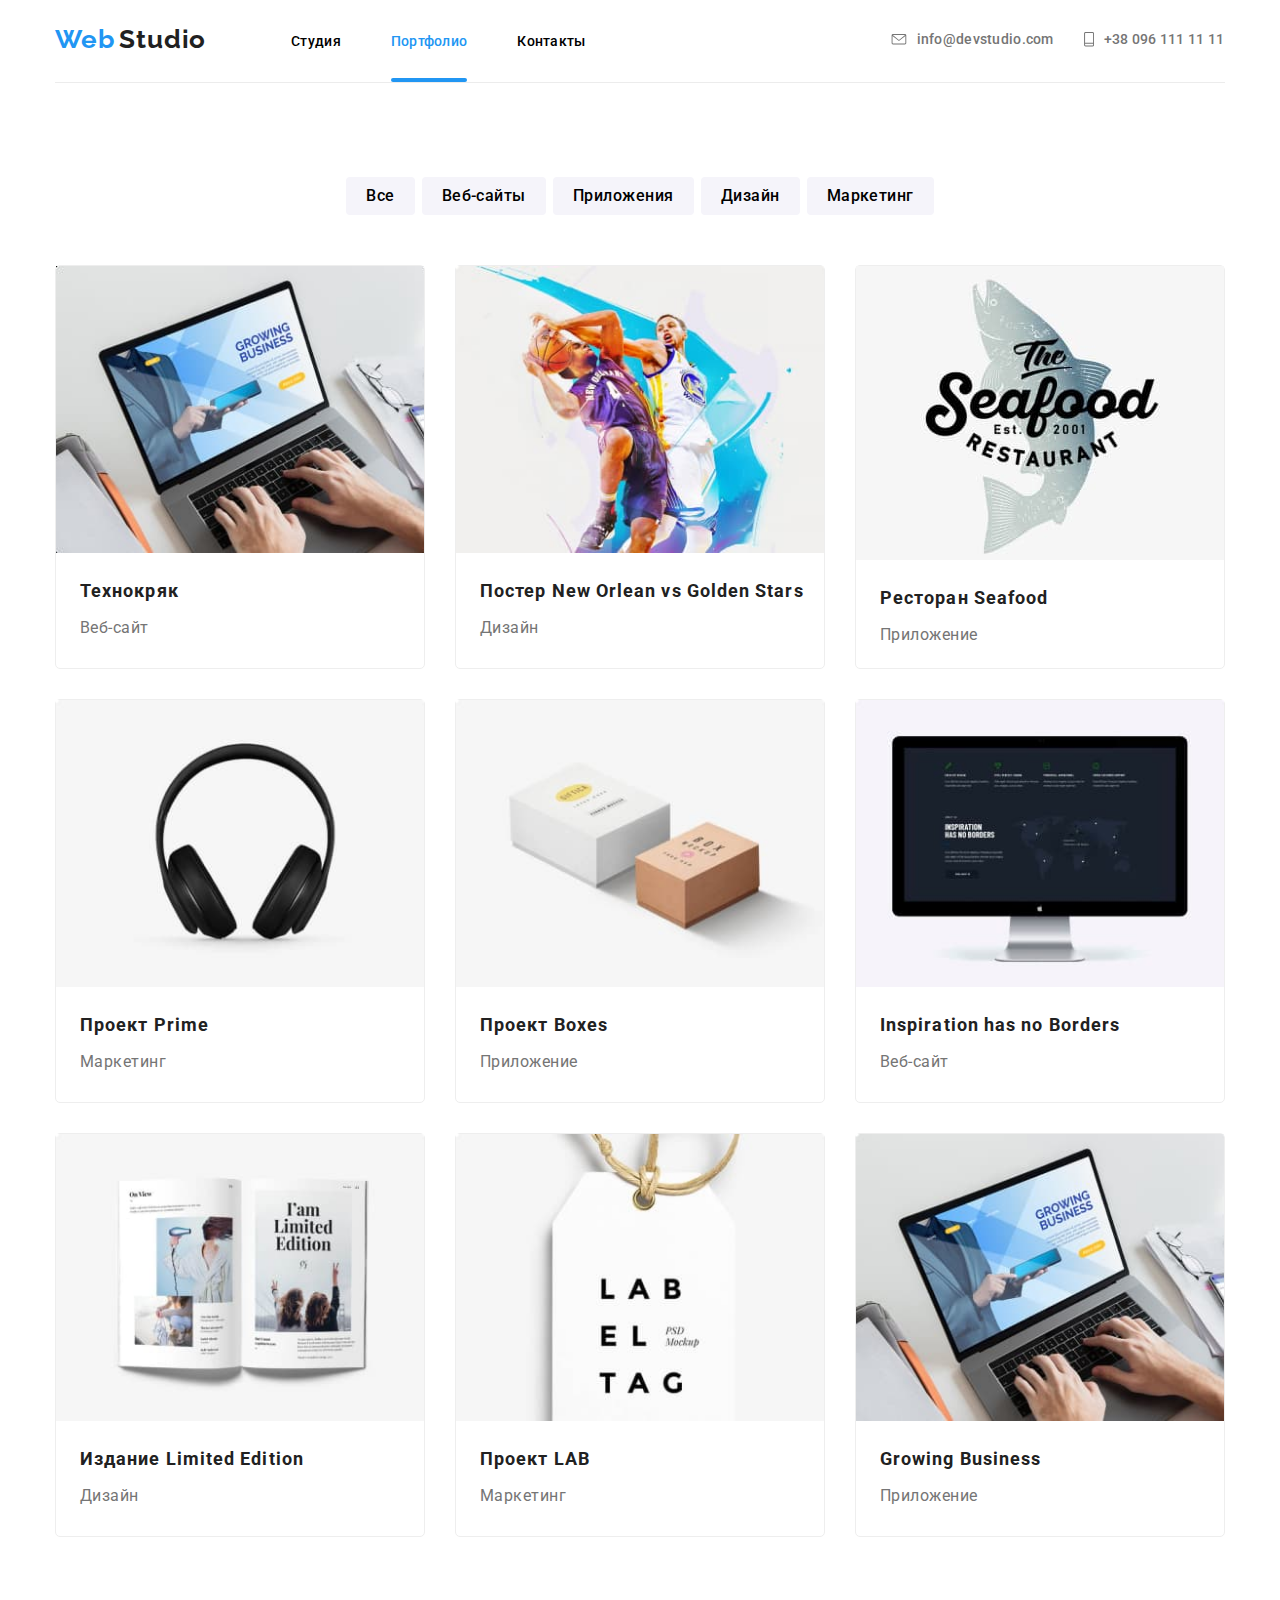
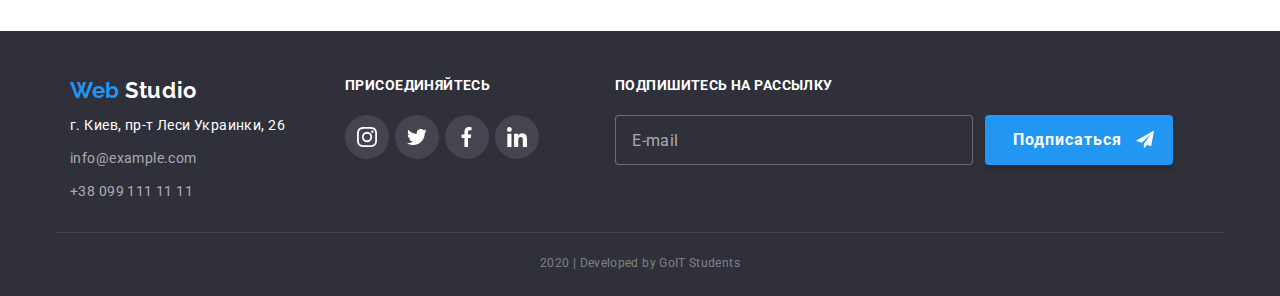
==== portfolio.html @ 61d15bd9 "клон" ====
<!DOCTYPE html>
<html lang="ru">
  <head>
    <title>Document</title>
    <link
      rel="stylesheet"
      href="https://cdnjs.cloudflare.com/ajax/libs/modern-normalize/0.6.0/modern-normalize.min.css"
    />
    <link rel="stylesheet" href="./css/portfolio.css" />
    <link
      href="https://fonts.googleapis.com/css2?family=Raleway:wght@400;500;700&family=Roboto:wght@400;500;700&display=swap"
      rel="stylesheet"
    />
    <style>
      a {
        text-decoration: none;
      }
    </style>
  </head>
  <body>
    <header>
      <div class="container">
        <div class="site-nav">
          <a class="logotype" href="">
            <span class="accent">Web</span>
            <span class="logo">Studio</span>
          </a>
          <nav>
            <ul class="main-navigation">
              <li class="nav1">
                <a href="./index.html">Студия</a>
              </li>
              <li class="nav1">
                <a class="link-current" href="./portfolio.html">Портфолио</a>
              </li>
              <li class="nav1"><a href="">Контакты</a></li>
            </ul>
          </nav>
          <ul class="mail">
            <li class="mail1">
              <a href="" class="icon-flex">
                <svg class="mail1-icon">
                  <use href="./svg/symbol-defs.svg#icon-envelopenew"></use>
                </svg>
                info@devstudio.com
              </a>
            </li>
            <li class="mail1">
              <a href="" class="icon-flex">
                <svg class="mail1-icon2">
                  <use href="./svg/symbol-defs.svg#icon-Vector"></use>
                </svg>
                +38 096 111 11 11</a>
            </li>
          </ul>
          </div>
    </header>
    <div class="container">
      <main>
        <section>
          <!-- <h1>Примеры работ</h1> -->
          <ul class="button-flex">
            <li class="button-element">
              <button type="button" class="button-element-button">Все</button>
            </li>
            <li class="button-element">
              <button type="button" class="button-element-button">
                Веб-сайты
              </button>
            </li>
            <li class="button-element">
              <button type="button" class="button-element-button">
                Приложения
              </button>
            </li>
            <li class="button-element">
              <button type="button" class="button-element-button">
                Дизайн
              </button>
            </li>
            <li class="button-element">
              <button type="button" class="button-element-button">
                Маркетинг
              </button>
            </li>
          </ul>
        </section>
        <section>
          <ul class="projects">
            <li class="projects-element">
              <div class="slide">
              <a href="">
                <img
                  class="examples"
                  src="./jpg/img1.jpg"
                  alt="Технокряк"
                  width="370px"
                />
                <!-- <p class="desc-for-header">
                Технокряк это современная площадка распространения
                коронавируса. Компании используют эту платформу для цифрового
                шпионажа и атак на защищённые сервера конкурентов.
                </p> -->
                </div>
                <h2 class="second-header">Технокряк</h2>
                <p class="filtrs">Веб-сайт</p>
              </a>
            </li>
            <li class="projects-element">
              <div class="slide">
              <a href="">
                <img
                  class="examples"
                  src="./jpg/img2.jpg"
                  alt="Постер"
                  width="370px"
                />
<!-- <p class="desc-for-header">
                Технокряк это современная площадка распространения
                коронавируса. Компании используют эту платформу для цифрового
                шпионажа и атак на защищённые сервера конкурентов.
                </p> -->
                </div>
                <h2 class="second-header">Постер New Orlean vs Golden Stars</h2>
                <p class="filtrs">Дизайн</p>
                <p class="desc-for-header"></p>
              </a>
            </li>
            <li class="projects-element">
              <div class="slide" >
              <a href="">
                <img
                  class="examples"
                  src="./jpg/img3.jpg"
                  alt="Ресторан"
                  width="370px"
                />
                <!-- <p class="desc-for-header"> Технокряк это современная площадка распространения коронавируса. Компании используют эту платформу для цифрового шпионажа и атак на защищённые сервера конкурентов.
                </p> -->
                </div>
                <h2 class="second-header">Ресторан Seafood</h2>
                <p class="filtrs">Приложение</p>
                <p class="desc-for-header"></p>
              </a>
            </li>
            <li class="projects-element">
              <div class="slide">
              <a href="">
                <img
                  class="examples"
                  src="./jpg/img4.jpg"
                  alt="Прайм"
                  width="370px"
                />
                <!-- <p class="desc-for-header">
                Технокряк это современная площадка распространения
                коронавируса. Компании используют эту платформу для цифрового
                шпионажа и атак на защищённые сервера конкурентов.
               </p> -->
                </div>
                <h2 class="second-header">Проект Prime</h2>
                <p class="filtrs">Маркетинг</p>
                <p class="desc-for-header"></p>
              </a>
            </li>
            <li class="projects-element">
              <div class="slide" >
              <a href="">
                <img
                  class="examples"
                  src="./jpg/img5.jpg"
                  alt="Проект"
                  width="370px"
                />
                <!-- <p class="desc-for-header">
                Технокряк это современная площадка распространения
                коронавируса. Компании используют эту платформу для цифрового
               шпионажа и атак на защищённые сервера конкурентов.
              </p> -->
                </div>
                <h2 class="second-header">Проект Boxes</h2>
                <p class="filtrs">Приложение</p>
                <p class="desc-for-header"></p>
              </a>
            </li>
            <li class="projects-element">
              <div class="slide" >
              <a href="">
                <img
                  class="examples"
                  src="./jpg/img6.jpg"
                  alt="Монитор"
                  width="370px"
                />
<!-- <p class="desc-for-header">
                Технокряк это современная площадка распространения
                коронавируса. Компании используют эту платформу для цифрового
               шпионажа и атак на защищённые сервера конкурентов.
              </p> -->
                </div>
                <h2 class="second-header">Inspiration has no Borders</h2>
                <p class="filtrs">Веб-сайт</p>
                <p class="desc-for-header"></p>
              </a>
            </li>
            <li class="projects-element">
              <div class="slide">
              <a  href="">
                <img
                  class="examples"
                  src="./jpg/img7.jpg"
                  alt="Издание"
                  width="370px"
                />
<!-- <p class="desc-for-header">
                Технокряк это современная площадка распространения
                коронавируса. Компании используют эту платформу для цифрового
               шпионажа и атак на защищённые сервера конкурентов.
              </p> -->
                </div>
                <h2 class="second-header">Издание Limited Edition</h2>
                <p class="filtrs">Дизайн</p>
                <p class="desc-for-header"></p>
              </a>
            </li>
            <li class="projects-element">
              <div class="slide" >
              <a href="">
                <img
                  class="examples"
                  src="./jpg/img8.jpg"
                  alt="ЛАБ"
                  width="370px"
                />
<!-- <p class="desc-for-header">
                Технокряк это современная площадка распространения
                коронавируса. Компании используют эту платформу для цифрового
               шпионажа и атак на защищённые сервера конкурентов.
              </p> -->
                </div>
                <h2 class="second-header">Проект LAB</h2>
                <p class="filtrs">Маркетинг</p>
                <p class="desc-for-header"></p>
              </a>
            </li>
            <li class="projects-element">
              <div class="slide">
              <a href="">
                <img
                  class="examples"
                  src="./jpg/img9.jpg"
                  alt="Рост"
                  width="370px"
                />
<!-- <p class="desc-for-header">
                Технокряк это современная площадка распространения
                коронавируса. Компании используют эту платформу для цифрового
               шпионажа и атак на защищённые сервера конкурентов.
              </p> -->
                </div>
                <h2 class="second-header">Growing Business</h2>
                <p class="filtrs">Приложение</p>
                <p></p>
              </a>
            </li>
          </ul>
        </section>
      </main>
    </div>
    <footer class="footer-class">
      <div class="container">
        <div class="flex-footer">
          <div class="footer-element">
            <a href="">
              <span class="accent2">Web</span> <span class="logo2">Studio</span>
            </a>
            <address>
              <p class="adress-footer">г. Киев, пр-т Леси Украинки, 26</p>
              <p class="mail-footer">info@example.com</p>
              <p class="number-footer">+38 099 111 11 11</p>
            </address>
          </div>
          <div class="footer-element">
            <h3 class="join">присоединяйтесь</h3>
            <ul class="social-icon-footer">
              <li class="social-element">
                <a href="" class="social-element-url">
                  <svg class="icon-footer2">
                    <use href="./svg/symbol-defs.svg#icon-finst"></use>
                  </svg>
                </a>
              </li>
              <li class="social-element">
                <a href="" class="social-element-url">
                  <svg class="icon-footer2">
                    <use href="./svg/symbol-defs.svg#icon-ftw"></use>
                  </svg>
                </a>
              </li>
              <li class="social-element">
                <a href="" class="social-element-url">
                  <svg class="icon-footer2">
                    <use href="./svg/symbol-defs.svg#icon-ffac"></use>
                  </svg>
                </a>
              </li>
              <li class="social-element">
                <a href="" class="social-element-url">
                  <svg class="icon-footer2">
                    <use href="./svg/symbol-defs.svg#icon-flink"></use>
                  </svg>
                </a>
              </li>
            </ul>
          </div>
          <div class="footer-element2">
            <section class="sub">
              <h3 class="sub-header">
                Подпишитесь на рассылку
              </h3>
              <form class="form-footer">
                <input type="email" name="mail" id="mail-footer" placeholder="E-mail" class="input-footer" autocomplete="off" />
                <button type="submit" class="submit-footer">Подписаться <svg class="footer-svg-send">
                    <use href="./svg/symbol-defs.svg#icon-icon-send"></use>
                  </svg></button>
                </div>
              </form>
          </section>
        </div>
      </div>
      <p class="developed"> 2020 | Developed by GoIT Students </p>
      </div>
    </footer>
  </body>
</html>
---- css/portfolio.css ----
html {
  box-sizing: border-box;
}

*,
*::before,
*::after {
  margin: 0;
  padding: 0;
  box-sizing: inherit;
}

:root {
  --primary-text-color: 212121;
  --secondary-text-color: #757575;
  --less-white-color: #ffffff;
  --background-grey-color: #f5f4fa;
  font-family: "Roboto", sans-serif;
  font-family: "Raleway", sans-serif;
}

a {
  text-decoration: none;
  margin: 0px;
  padding: 0px;
}

li {
  list-style-type: none;
  margin: 0px;
  padding: 0px;
}

.container {
  width: 1200px;
  padding-left: 15px;
  padding-right: 15px;
  margin-left: auto;
  margin-right: auto;
}

.site-nav {
  display: flex;
  /* margin-left: 200px; */
  /* margin-right: 200px; */
}

.logotype {
  display: block;
  padding-top: 24px;
  padding-bottom: 25px;
}

.main-navigation {
  display: flex;
  margin-left: 85px;
}

.main-navigation .nav1 + .nav1 {
  margin-left: 50px;
}

.mail {
  display: flex;
  padding-top: 32px;
  padding-bottom: 32px;
  margin-left: 305px;
}

.mail .mail1 + .mail1 {
  margin-left: 30px;
}

.accent {
  color: #2196f3;
  font-family: Raleway;
  font-style: normal;
  font-weight: bold;
  font-size: 26px;
  line-height: 1.19;
  letter-spacing: 0.03em;
}

.logo {
  color: #212121;
  font-family: Raleway;
  font-style: normal;
  font-weight: bold;
  font-size: 26px;
  line-height: 1.19;
  letter-spacing: 0.03em;
}

.main-navigation li a {
  color: var(--primary-text-color);
  font-family: Roboto;
  font-style: normal;
  font-weight: 500;
  font-size: 14px;
  line-height: 1.14;
  letter-spacing: 0.02em;
}

.nav1:hover,
.nav1:focus {
  color: #2196f3;
}

.nav1 {
  padding-top: 32px;
  padding-bottom: 32px;
  transition-property: color;
  transition-duration: 250ms;
  transition-timing-function: cubic-bezier(0.4, 0, 0.2, 1);
  position: relative;
}

.link-current:hover {
  color: #2196f3;
}

.link-current {
  color: #2196f3;
}

.link-current::after {
  content: "";
  display: block;
  width: 100%;
  height: 4px;
  background: #2196f3;
  border-radius: 2px;
  position: absolute;
  left: 0;
  bottom: 0;
}

.main-navigation .link-current {
  color: #2196f3;
}

.mail li a {
  color: var(--secondary-text-color);
  font-family: Roboto;
  font-style: normal;
  font-weight: 500;
  font-size: 14px;
  line-height: 1.14;
  letter-spacing: 0.02em;
  transition-property: color;
  transition-duration: 250ms;
  transition-timing-function: cubic-bezier(0.4, 0, 0.2, 1);
}

/* .mail li a:hover,
.mail li a:focus {
  color: #2196f3;
} */

.mail1-icon {
  width: 16px;
  height: 11px;
  margin-right: 10px;
  fill: #757575;
  transition-property: fill;
  transition-duration: 250ms;
  transition-timing-function: cubic-bezier(0.4, 0, 0.2, 1);
}

/* .mail1-icon:hover,
.mail1-icon:focus {
  fill: #2196f3;
} */

.mail1-icon2 {
  width: 10px;
  height: 15px;
  margin-right: 10px;
  fill: #757575;
  transition-property: fill;
  transition-duration: 250ms;
  transition-timing-function: cubic-bezier(0.4, 0, 0.2, 1);
}

/* .mail1-icon2:hover,
.mail1-icon2:focus {
  fill: #2196f3;
} */

.icon-flex:hover,
.icon-flex:focus {
  fill: #2196f3;
  color: #2196f3;
}

.mail1-icon {
  fill: currentColor;
}

.mail1-icon2 {
  fill: currentColor;
}

.icon-flex {
  display: flex;
  align-items: center;
  transition-property: fill;
  transition-duration: 250ms;
  transition-timing-function: cubic-bezier(0.4, 0, 0.2, 1);
}

.button-flex {
  display: flex;
  justify-content: center;
  padding-top: 94px;
  padding-bottom: 50px;
  border-top: 1px solid #ececec;
}

.button-flex .button-element + .button-element {
  margin-left: 7px;
  padding-bottom: 0px;
  padding-top: 0px;
  padding-right: 0px;
  padding-left: 0px;
}

.button-element {
  /* font-family: Roboto;
  font-style: normal;
  font-weight: 500;
  font-size: 16px;
  line-height: 1.63;
  text-align: center;
  letter-spacing: 0.03em;

  color: #212121;

  width: auto;
  height: 26px;
  padding-top: 6px;
  padding-bottom: 6px;
  padding-right: 20px;
  padding-left: 20px;
  */
  /* 
  background: #f5f4fa;
  border-radius: 4px; */
}

/* .button-element-button:hover,
.button-element-button:focus {
  color: #2196f3;
} */

.button-element-button:hover,
.button-element-button:focus {
  background-color: #2196f3;
  color: #ffff;
  cursor: pointer;
}

.examples {
  display: block;
}

.button-element-button {
  background: #f5f4fa;
  border-radius: 4px;
  border: transparent;
  padding-top: 6px;
  padding-bottom: 6px;
  padding-right: 20px;
  padding-left: 20px;
  font-family: Roboto;
  font-style: normal;
  font-weight: 500;
  font-size: 16px;
  line-height: 1.63;
  text-align: center;
  letter-spacing: 0.03em;
  transition-property: color, background-color;
  transition-duration: 250ms;
  transition-timing-function: cubic-bezier(0.4, 0, 0.2, 1);
}

.second-header {
  font-family: Roboto;
  font-style: normal;
  font-weight: bold;
  font-size: 18px;
  line-height: 2;
  letter-spacing: 0.06em;
  color: #212121;
  margin-top: 20px;
  margin-bottom: 4px;
  padding: 0px;
  margin-left: 24px;
}

.filtrs {
  font-family: Roboto;
  font-style: normal;
  font-weight: normal;
  font-size: 16px;
  line-height: 1.87;
  letter-spacing: 0.03em;
  color: #757575;
  /* margin-bottom: 20px; */
  margin-left: 24px;
}

.desc-for-header {
  font-family: Roboto;
  font-style: normal;
  font-weight: normal;
  font-size: 18px;
  line-height: 1.56;
  letter-spacing: 0.03em;
  color: #ffffff;
}

.projects {
  display: flex;
  flex-wrap: wrap;
  justify-content: space-between;
  padding-bottom: 94px;
}

.projects-element:nth-child(3n + 1) {
  margin-left: 0px;
}

.projects-element:nth-child(-n + 3) {
  margin-top: 0px;
}

.projects-element {
  margin-left: 30px;
  margin-top: 30px;
  background: #ffffff;
  border: 1px solid #eeeeee;
  border-radius: 5px;
  padding-bottom: 20px;
  transition-property: box-shadow;
  transition-duration: 250ms;
  transition-timing-function: cubic-bezier(0.4, 0, 0.2, 1);
}

.projects-element:hover,
.projects-element:focus {
  box-shadow: 1px 4px 6px rgba(0, 0, 0, 0.16), 0px 4px 4px rgba(0, 0, 0, 0.06),
    0px 1px 1px rgba(0, 0, 0, 0.12);
}

.projects-element {
  display: inline-block;
  width: 370px;
  height: 404px;
}

.slide::after {
  content: "Технокряк это современная площадка распространения коронавируса. Компании используют эту платформу для цифрового шпионажа и атак на защищённые сервера конкурентов.";
  position: absolute;
  width: 100%;
  height: 100%;
  left: 0;
  top: 0;
  display: inline-block;
  background-color: rgba(33, 150, 243, 0.9);
  opacity: 0;

  font-family: Roboto;
  font-style: normal;
  font-weight: normal;
  font-size: 18px;
  line-height: 1.56;
  letter-spacing: 0.03em;
  color: #ffffff;
  padding-top: 63px;
  padding-bottom: 63px;
  padding-left: 24px;
  padding-right: 24px;

  transition-property: opacity, transform;
  transition-duration: 250ms;
  transition-timing-function: cubic-bezier(0.4, 0, 0.2, 1);

  transform: translateY(100%);
}

.slide {
  position: relative;
  overflow: hidden;
}

.slide:hover::after {
  opacity: 1;
  transform: translateY(0);
  cursor: pointer;
}

.flex-footer {
  display: flex;
  padding-top: 47px;
  padding-bottom: 28px;
  padding-left: 15px;
  padding-right: 15px;
  border-bottom: 1px solid rgba(255, 255, 255, 0.1);
}

.flex-footer .footer-element + .footer-element {
  margin-left: 60px;
}

.social-icon-footer {
  display: flex;
  flex-wrap: wrap;
}

.social-icon-footer .social-element {
  height: 20px;
  width: 20px;
}

.social-icon-footer .social-element + .social-element {
  margin-left: 30px;
}

.social-element-url {
  width: 44px;
  height: 44px;
  border-radius: 50px;
  display: flex;
  justify-content: center;
  align-items: center;
  background-color: rgba(255, 255, 255, 0.1);
  transition-property: background-color;
  transition-duration: 250ms;
  transition-timing-function: cubic-bezier(0.4, 0, 0.2, 1);
}

.social-element-url:hover,
.social-element-url:focus {
  background-color: #2196f3;
}

.logo2 {
  color: var(--less-white-color);
  font-family: Raleway;
  font-style: normal;
  font-weight: bold;
  font-size: 22px;
  line-height: 1.18;
  letter-spacing: 0.03em;
}

.accent2 {
  color: #2196f3;
  font-family: Raleway;
  font-style: normal;
  font-weight: bold;
  font-size: 22px;
  line-height: 1.18;
  letter-spacing: 0.03em;
}

.footer-class {
  background-color: #2f303a;
}
.logo2 {
  color: var(--less-white-color);
}
.adress-footer {
  color: var(--less-white-color);
  font-family: Roboto;
  font-style: normal;
  font-weight: normal;
  font-size: 14px;
  line-height: 1.71;
  letter-spacing: 0.03em;
  margin-top: 10px;
}
.mail-footer {
  color: rgba(255, 255, 255, 0.6);
  font-family: Roboto;
  font-style: normal;
  font-weight: normal;
  font-size: 14px;
  line-height: 1.71;
  letter-spacing: 0.03em;
  margin-top: 9px;
}

.number-footer {
  color: rgba(255, 255, 255, 0.6);
  font-family: Roboto;
  font-style: normal;
  font-weight: normal;
  font-size: 14px;
  line-height: 1.71;
  letter-spacing: 0.03em;
  margin-top: 9px;
}

.icon-footer2 {
  width: 20px;
  height: 20px;
}

.join {
  color: var(--less-white-color);
  font-family: Roboto;
  font-style: normal;
  font-weight: bold;
  font-size: 14px;
  line-height: 1.14;
  letter-spacing: 0.03em;
  text-transform: uppercase;
  margin-bottom: 21px;
}

.developed {
  font-family: Roboto;
  font-style: normal;
  font-weight: normal;
  font-size: 12px;
  line-height: 2;
  letter-spacing: 0.03em;
  color: rgba(255, 255, 255, 0.4);

  display: block;
  text-align: center;
  padding-top: 18px;
  padding-bottom: 21px;
  align-items: center;
}

.sub-header {
  color: var(--less-white-color);
  font-family: Roboto;
  font-style: normal;
  font-weight: bold;
  font-size: 14px;
  line-height: 1.14;
  letter-spacing: 0.03em;
  text-transform: uppercase;
  margin-bottom: 21px;
}

.footer-element2 {
  margin-left: 100px;
}

.footer-svg-send {
  position: relative;
  width: 18px;
  height: 18px;
  bottom: 0;
  transform: translate(50%, 20%);
}

.form-footer {
  display: flex;
}

.submit-footer {
  position: absolute;
  background-color: #2196f3;
  padding-top: 10px;
  padding-bottom: 10px;
  padding-left: 28px;
  padding-right: 28px;

  font-family: Roboto;
  font-style: normal;
  font-weight: bold;
  font-size: 16px;
  line-height: 30px;
  align-items: center;
  text-align: center;
  letter-spacing: 0.06em;
  color: #ffffff;

  margin-left: 12px;
  border-radius: 4px;
  box-shadow: 0px 4px 4px rgba(0, 0, 0, 0.15);

  position: relative;
  cursor: pointer;
  border: none;
}

/* .label-footer {
  position: relative;
  font-family: Roboto;
  font-style: normal;
  font-weight: normal;
  font-size: 16px;
  line-height: 20px;
  letter-spacing: 0.03em;
  color: rgba(255, 255, 255, 0.6);
} */

.input-footer {
  background-color: #2f303a;
  border: 1px solid rgba(255, 255, 255, 0.3);
  width: 358px;
  height: 50px;
  padding-left: 16px;
  border-radius: 4px;
  color: rgba(255, 255, 255, 0.6);
}

::-webkit-input-placeholder {
  font-family: Roboto;
  font-style: normal;
  font-weight: normal;
  font-size: 16px;
  line-height: 20px;
  letter-spacing: 0.03em;
  color: rgba(255, 255, 255, 0.6);
}
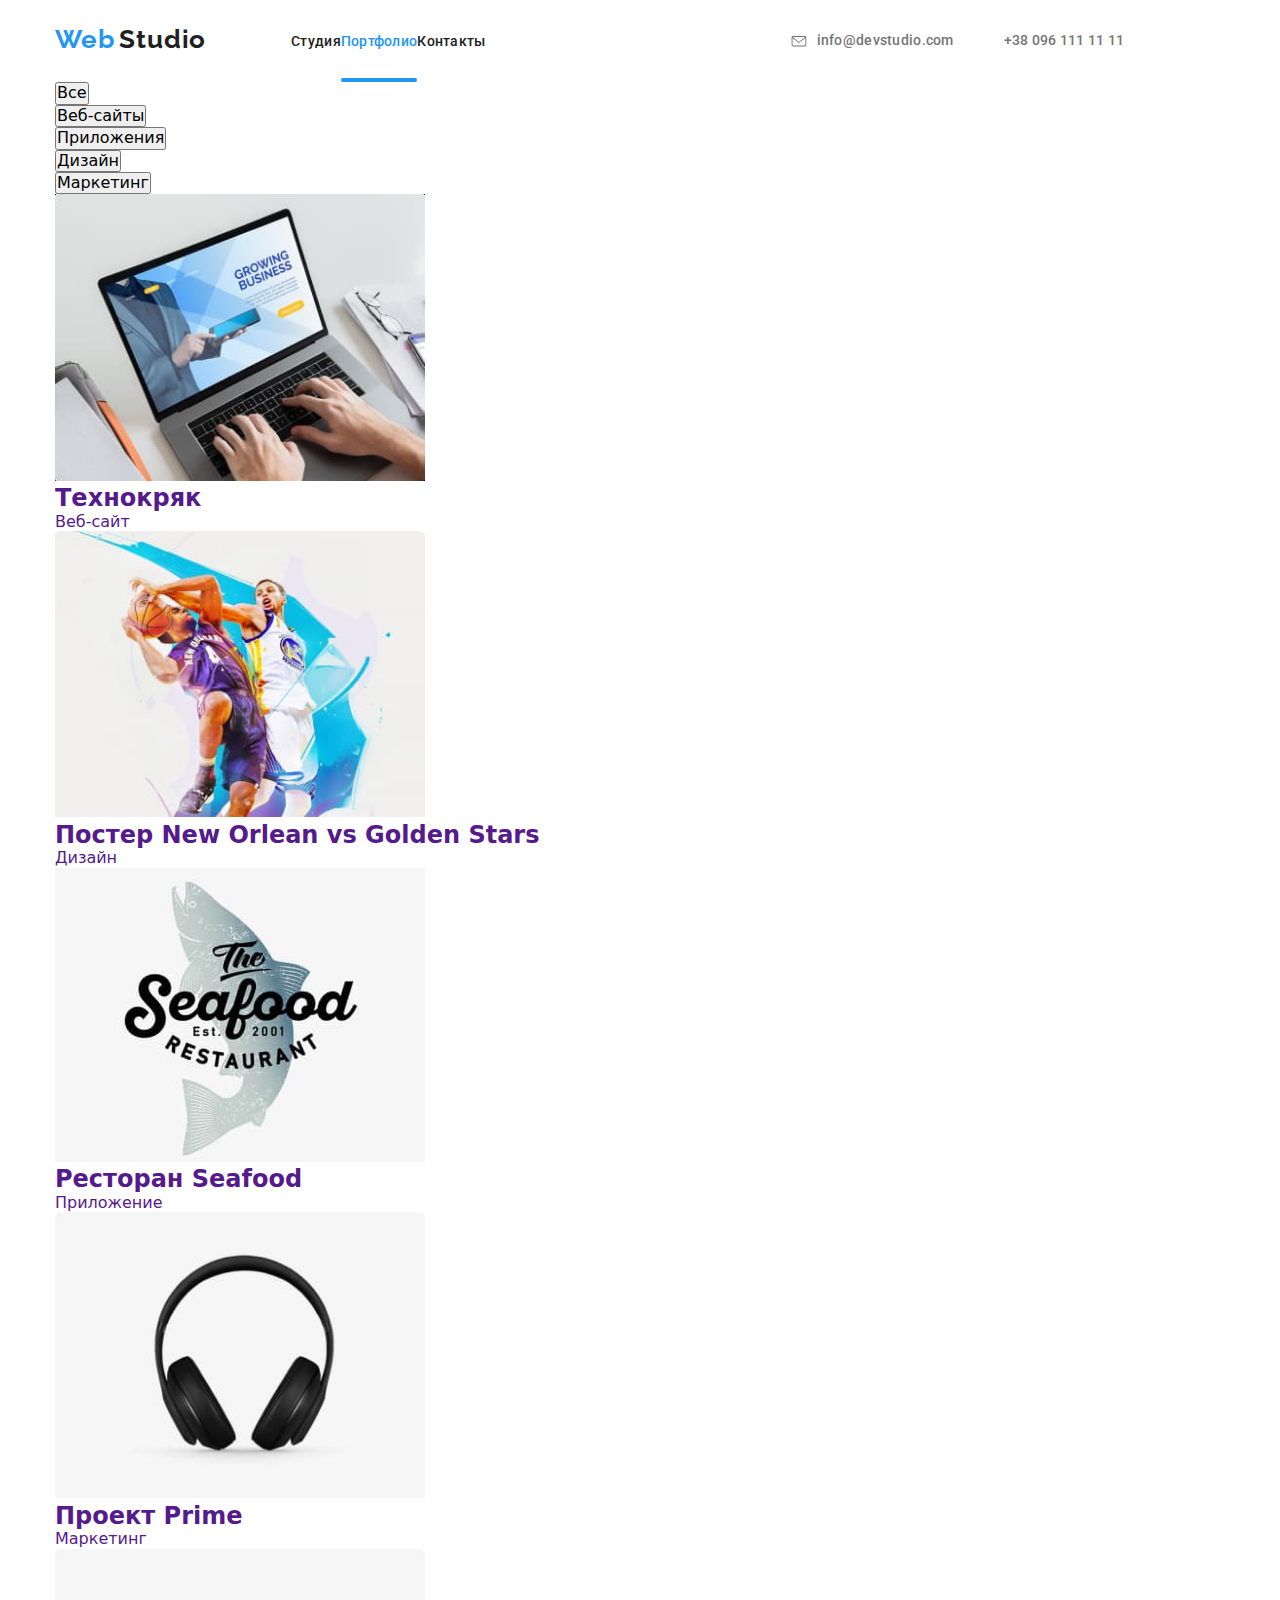
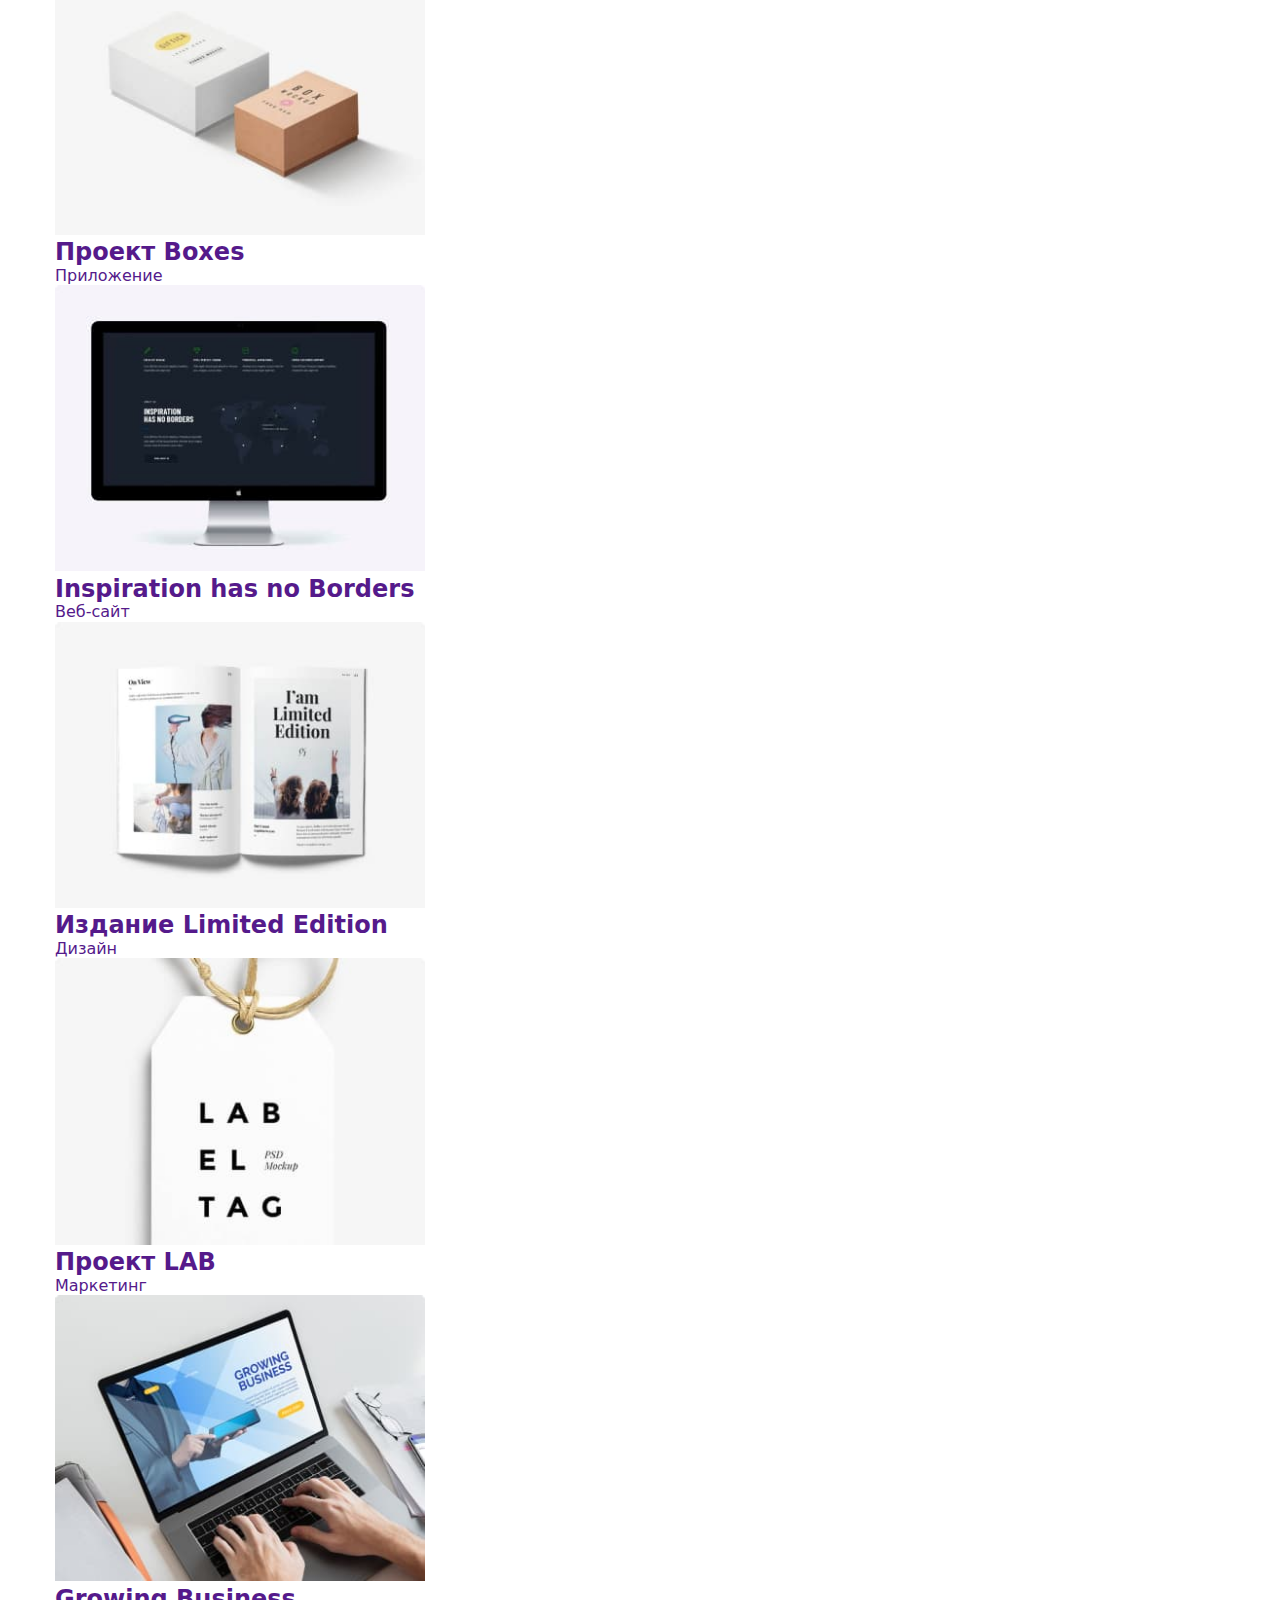
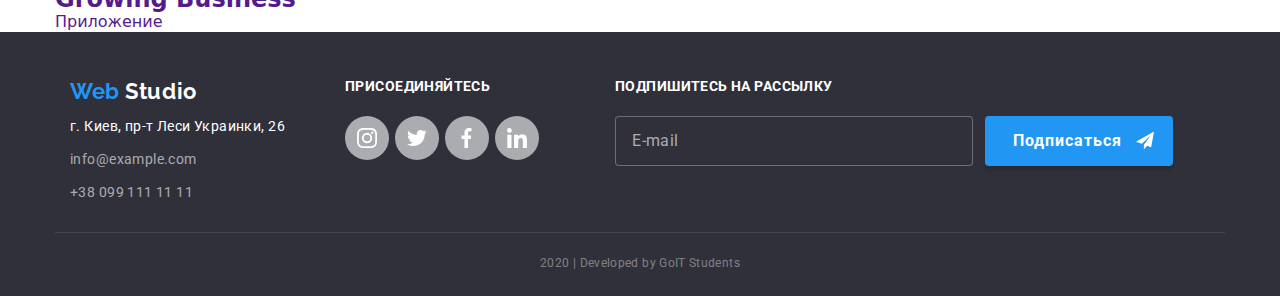
==== commit 01fe7325: "первая страница" ====
--- a/portfolio.html
+++ b/portfolio.html
@@ -6,7 +6,7 @@
       rel="stylesheet"
       href="https://cdnjs.cloudflare.com/ajax/libs/modern-normalize/0.6.0/modern-normalize.min.css"
     />
-    <link rel="stylesheet" href="./css/portfolio.css" />
+    <link rel="stylesheet" href="./css/main.min.css" />
     <link
       href="https://fonts.googleapis.com/css2?family=Raleway:wght@400;500;700&family=Roboto:wght@400;500;700&display=swap"
       rel="stylesheet"
@@ -22,18 +22,18 @@
       <div class="container">
         <div class="site-nav">
           <a class="logotype" href="">
-            <span class="accent">Web</span>
-            <span class="logo">Studio</span>
+            <span class="accent-text">Web</span>
+            <span class="regular-text">Studio</span>
           </a>
           <nav>
             <ul class="main-navigation">
               <li class="nav1">
-                <a href="./index.html">Студия</a>
+                <a class="nav1-url" href="./index.html">Студия</a>
               </li>
               <li class="nav1">
                 <a class="link-current" href="./portfolio.html">Портфолио</a>
               </li>
-              <li class="nav1"><a href="">Контакты</a></li>
+              <li class="nav1"><a class="nav1-url" href="">Контакты</a></li>
             </ul>
           </nav>
           <ul class="mail">
--- a/css/main.min.css
+++ b/css/main.min.css
@@ -0,0 +1,2 @@
+html{-webkit-box-sizing:border-box;box-sizing:border-box}*,*::before,*::after{margin:0;padding:0;-webkit-box-sizing:inherit;box-sizing:inherit}a{text-decoration:none;margin:0px;padding:0px}li{list-style-type:none;margin:0px;padding:0px}.container{width:1200px;padding-left:15px;padding-right:15px;margin-left:auto;margin-right:auto}.site-nav{display:-webkit-box;display:-ms-flexbox;display:flex}.logotype{display:block;padding-top:24px;padding-bottom:25px}.accent-text,.regular-text{font-family:"Raleway",sans-serif;font-style:normal;font-weight:bold;font-size:26px;line-height:1.19;letter-spacing:0.03em}.accent-text{color:#2196f3}.regular-text{color:#212121}.main-navigation{display:-webkit-box;display:-ms-flexbox;display:flex;margin-left:85px}.main-navigation li a{color:#212121;font-family:"Roboto",sans-serif;font-style:normal;font-weight:500;font-size:14px;line-height:1.14;letter-spacing:0.02em}.nav1{padding-top:32px;padding-bottom:32px;-webkit-transition-property:color;transition-property:color;-webkit-transition-duration:250ms;transition-duration:250ms;-webkit-transition-timing-function:cubic-bezier(0.4, 0, 0.2, 1);transition-timing-function:cubic-bezier(0.4, 0, 0.2, 1);position:relative}.nav1-url:hover,.nav1-url:focus{color:#2196f3}.main-navigation .nav1-url+.nav1-url{margin-left:50px}.link-current{color:#2196f3}.link-current::after{content:"";display:block;width:100%;height:4px;background:#2196f3;border-radius:2px;position:absolute;left:0;bottom:0}.link-current:hover,.link-current:focus{color:#2196f3}.main-navigation .link-current{color:#2196f3}.mail{display:-webkit-box;display:-ms-flexbox;display:flex;-webkit-box-align:center;-ms-flex-align:center;align-items:center;padding-top:32px;padding-bottom:32px;margin-left:305px}.mail .mail1+.mail1{margin-left:30px}.icon-flex{display:-webkit-box;display:-ms-flexbox;display:flex;-webkit-box-align:center;-ms-flex-align:center;align-items:center;-webkit-transition-property:fill;transition-property:fill;-webkit-transition-duration:250ms;transition-duration:250ms;-webkit-transition-timing-function:cubic-bezier(0.4, 0, 0.2, 1);transition-timing-function:cubic-bezier(0.4, 0, 0.2, 1)}.icon-flex:hover,.icon-flex:focus{fill:#2196f3;color:#2196f3}.mail li a{color:#757575;font-family:"Roboto",sans-serif;font-style:normal;font-weight:500;font-size:14px;line-height:1.14;letter-spacing:0.02em;-webkit-transition-property:color;transition-property:color;-webkit-transition-duration:250ms;transition-duration:250ms;-webkit-transition-timing-function:cubic-bezier(0.4, 0, 0.2, 1);transition-timing-function:cubic-bezier(0.4, 0, 0.2, 1)}.mail1-icon,.mail1-icon2{margin-right:10px;fill:#757575;-webkit-transition-property:fill;transition-property:fill;-webkit-transition-duration:250ms;transition-duration:250ms;-webkit-transition-timing-function:cubic-bezier(0.4, 0, 0.2, 1);transition-timing-function:cubic-bezier(0.4, 0, 0.2, 1);fill:currentColor}.mail1-icon{width:16px;height:11px}.mail1-icon2{width:10px;height:15px}.hero{color:#fff;font-family:"Roboto",sans-serif;font-style:normal;font-weight:900;font-size:44px;line-height:1.36;letter-spacing:0.06em;text-transform:uppercase;width:646px}.hero-order{padding-top:200px;margin:auto;text-align:center;-webkit-box-align:center;-ms-flex-align:center;align-items:center;display:-webkit-box;display:-ms-flexbox;display:flex;-webkit-box-orient:vertical;-webkit-box-direction:normal;-ms-flex-direction:column;flex-direction:column;background-position:center;background-repeat:no-repeat;background-size:cover;height:600px;max-width:1600px;background-image:-webkit-gradient(linear, left top, right top, from(rgba(47,48,58,0.8)), to(rgba(47,48,58,0.8))),url(../jpg/hero.jpg);background-image:linear-gradient(to right, rgba(47,48,58,0.8), rgba(47,48,58,0.8)),url(../jpg/hero.jpg)}.order-service{color:#fff;background-color:#2196f3;font-family:"Roboto",sans-serif;font-style:normal;font-weight:bold;font-size:16px;line-height:1.87;display:-webkit-box;display:-ms-flexbox;display:flex;letter-spacing:0.06em;display:inline-block;text-decoration:none;border:1px solid transparent;border-radius:4px;min-width:200px;height:50px;margin-top:45px;padding-top:10px;padding-bottom:10px;padding-right:32px;padding-left:32px;cursor:pointer}.benefits-head{color:#212121;font-family:"Roboto",sans-serif;font-style:normal;font-weight:bold;font-size:14px;line-height:16px;letter-spacing:0.03em;text-transform:uppercase;margin-top:30px;margin-bottom:10px}.benefits{display:-webkit-box;display:-ms-flexbox;display:flex;-ms-flex-wrap:wrap;flex-wrap:wrap;padding-top:94px;padding-bottom:94px;width:1200px;border-bottom:1px solid #ececec}.benefits .benefits-element{height:251px;width:270px}.benefits .benefits-element+.benefits-element{margin-left:30px}.benefits-descr{color:#757575;font-weight:normal;font-size:14px;line-height:1.71;letter-spacing:0.03em;margin-top:0px;margin-bottom:0px}.picture-background{display:inline-block;text-decoration:none;width:270px;height:120px;padding-top:25px;padding-bottom:25px;padding-left:100px;padding-right:100px;background-color:#f5f4fa}.antenna,.clock,.monitor,.cosmonaut{width:70px;height:70px}.directions{padding-top:94px;padding-bottom:94px}.head-2-descr{color:#212121;font-family:"Roboto",sans-serif;font-style:normal;font-weight:bold;font-size:36px;line-height:1.17;text-align:center;letter-spacing:0.03em;margin-bottom:50px}.work{display:-webkit-box;display:-ms-flexbox;display:flex;-webkit-box-pack:justify;-ms-flex-pack:justify;justify-content:space-between}.work-head{color:#fff;background-color:rgba(47,48,58,0.8);font-family:"Roboto",sans-serif;font-style:normal;font-weight:bold;font-size:14px;line-height:1.14;letter-spacing:0.03em;text-transform:uppercase;display:inline-block;text-decoration:none;text-align:center;width:370px;margin:0px;vertical-align:middle;padding-top:27px;padding-bottom:27px;position:absolute;left:0;bottom:0}.work-element{position:relative}.work .work-element+.work-element{margin-left:30px}.image-work{display:block}.our-team{padding-top:94px;padding-bottom:94px;background-color:#f5f4fa}.team{display:-webkit-box;display:-ms-flexbox;display:flex;-webkit-box-pack:justify;-ms-flex-pack:justify;justify-content:space-between}.team .team-element{height:417px;width:270px;background-color:#ffffff;border-bottom-right-radius:4px;border-bottom-left-radius:4px;-webkit-box-shadow:0px 2px 1px rgba(0,0,0,0.2),0px 1px 1px rgba(0,0,0,0.14),0px 1px 3px rgba(0,0,0,0.12);box-shadow:0px 2px 1px rgba(0,0,0,0.2),0px 1px 1px rgba(0,0,0,0.14),0px 1px 3px rgba(0,0,0,0.12);margin-top:0px;margin-bottom:0px}.team .team-element+.team-element{margin-left:30px}.name{color:#212121;font-family:"Roboto",sans-serif;font-style:normal;font-weight:500;font-size:16px;line-height:1.19;letter-spacing:0.03em;padding-top:30px;padding-bottom:10px;margin:0px}.job{color:#757575;font-family:"Roboto",sans-serif;font-style:normal;font-weight:normal;font-size:16px;line-height:1.19;letter-spacing:0.03em;padding-bottom:30px;margin:0px}.h2{margin-bottom:0px;margin-top:0px}.name-job{display:inline-block;text-decoration:none;text-align:center;width:273px;height:105px}.icons{display:-webkit-box;display:-ms-flexbox;display:flex;-ms-flex-wrap:wrap;flex-wrap:wrap;margin-left:32px;margin-right:31px}.icons .icons-element+.icons-element{margin-left:10px}.icons-element-url{display:-webkit-box;display:-ms-flexbox;display:flex;-webkit-box-pack:center;-ms-flex-pack:center;justify-content:center;-webkit-box-align:center;-ms-flex-align:center;align-items:center}.icon-svg{width:44px;height:44px;border-radius:50%;fill:#afb1b8;-webkit-transition-property:background-color, fill;transition-property:background-color, fill;-webkit-transition-duration:250ms;transition-duration:250ms;-webkit-transition-timing-function:cubic-bezier(0.4, 0, 0.2, 1);transition-timing-function:cubic-bezier(0.4, 0, 0.2, 1)}.icon-svg:hover,.icon-svg:focus{background-color:#2196f3;fill:#ffffff}.comapanies{display:-webkit-box;display:-ms-flexbox;display:flex;-ms-flex-wrap:wrap;flex-wrap:wrap}.comapanies .comapanies-example+.comapanies-example{margin-left:30px}.companies-hover{display:inline-block;width:170px;height:90px;border:1px solid #afb1b8;border-radius:4px;display:-webkit-box;display:-ms-flexbox;display:flex;-webkit-box-pack:center;-ms-flex-pack:center;justify-content:center;-webkit-box-align:center;-ms-flex-align:center;align-items:center;-webkit-transition-property:border, border-radius;transition-property:border, border-radius;-webkit-transition-duration:250ms;transition-duration:250ms;-webkit-transition-timing-function:cubic-bezier(0.4, 0, 0.2, 1);transition-timing-function:cubic-bezier(0.4, 0, 0.2, 1);fill:#afb1b8}.companies-hover:hover,.companies-hover:focus{border:1px solid #2196f3;border-radius:4px;fill:#2196f3}.clients{padding-top:94px;padding-bottom:94px}.icon-companies,.icon-companies2{-webkit-transition-property:fill;transition-property:fill;-webkit-transition-duration:250ms;transition-duration:250ms;-webkit-transition-timing-function:cubic-bezier(0.4, 0, 0.2, 1);transition-timing-function:cubic-bezier(0.4, 0, 0.2, 1);fill:#afb1b8}.icon-companies{width:50px;height:50px}.icon-companies2{width:70px;height:50px}.flex-footer{display:-webkit-box;display:-ms-flexbox;display:flex;padding-top:47px;padding-bottom:28px;padding-left:15px;padding-right:15px;border-bottom:1px solid rgba(255,255,255,0.1)}.flex-footer .footer-element+.footer-element{margin-left:60px}.social-icon-footer{display:-webkit-box;display:-ms-flexbox;display:flex;-ms-flex-wrap:wrap;flex-wrap:wrap}.social-icon-footer .social-element{height:20px;width:20px}.social-icon-footer .social-element+.social-element{margin-left:30px}.social-element-url{width:44px;height:44px;border-radius:50px;display:-webkit-box;display:-ms-flexbox;display:flex;-webkit-box-pack:center;-ms-flex-pack:center;justify-content:center;-webkit-box-align:center;-ms-flex-align:center;align-items:center;background-color:rgba(255,255,255,0.6);-webkit-transition-property:background-color;transition-property:background-color;-webkit-transition-duration:250ms;transition-duration:250ms;-webkit-transition-timing-function:cubic-bezier(0.4, 0, 0.2, 1);transition-timing-function:cubic-bezier(0.4, 0, 0.2, 1)}.social-element-url:hover,.social-element-url:focus{background-color:#2196f3}.logo2,.accent2{font-family:Raleway;font-style:normal;font-weight:bold;font-size:22px;line-height:1.18;letter-spacing:0.03em}.logo2{color:#fff}.accent2{color:#2196f3}.footer-class{background-color:#2f303a}.adress-footer,.mail-footer,.number-footer{font-family:"Roboto",sans-serif;font-style:normal;font-weight:normal;font-size:14px;line-height:1.71;letter-spacing:0.03em}.adress-footer{color:#fff;margin-top:10px}.mail-footer{color:rgba(255,255,255,0.6);margin-top:9px}.number-footer{color:rgba(255,255,255,0.6);margin-top:9px}.icon-footer2{width:20px;height:20px}.join{color:#fff;font-family:"Roboto",sans-serif;font-style:normal;font-weight:bold;font-size:14px;line-height:1.14;letter-spacing:0.03em;text-transform:uppercase;margin-bottom:21px}.developed{font-family:"Roboto",sans-serif;font-style:normal;font-weight:normal;font-size:12px;line-height:2;letter-spacing:0.03em;color:rgba(255,255,255,0.4);display:block;text-align:center;padding-top:18px;padding-bottom:21px;-webkit-box-align:center;-ms-flex-align:center;align-items:center}.sub-header{color:#fff;font-family:"Roboto",sans-serif;font-style:normal;font-weight:bold;font-size:14px;line-height:1.14;letter-spacing:0.03em;text-transform:uppercase;margin-bottom:21px}.footer-element2{margin-left:100px}.footer-svg-send{position:relative;width:18px;height:18px;bottom:0;-webkit-transform:translate(50%, 20%);transform:translate(50%, 20%)}.form-footer{display:-webkit-box;display:-ms-flexbox;display:flex}.submit-footer{position:absolute;background-color:#2196f3;padding-top:10px;padding-bottom:10px;padding-left:28px;padding-right:28px;font-family:"Roboto",sans-serif;font-style:normal;font-weight:bold;font-size:16px;line-height:30px;-webkit-box-align:center;-ms-flex-align:center;align-items:center;text-align:center;letter-spacing:0.06em;color:#fff;margin-left:12px;border-radius:4px;-webkit-box-shadow:0px 4px 4px rgba(0,0,0,0.15);box-shadow:0px 4px 4px rgba(0,0,0,0.15);position:relative;cursor:pointer;border:none}.input-footer{background-color:#2f303a;border:1px solid rgba(255,255,255,0.3);width:358px;height:50px;padding-left:16px;border-radius:4px;color:rgba(255,255,255,0.6)}::-webkit-input-placeholder{font-family:"Roboto",sans-serif;font-style:normal;font-weight:normal;font-size:16px;line-height:20px;letter-spacing:0.03em;color:rgba(255,255,255,0.6)}
+/*# sourceMappingURL=main.min.css.map */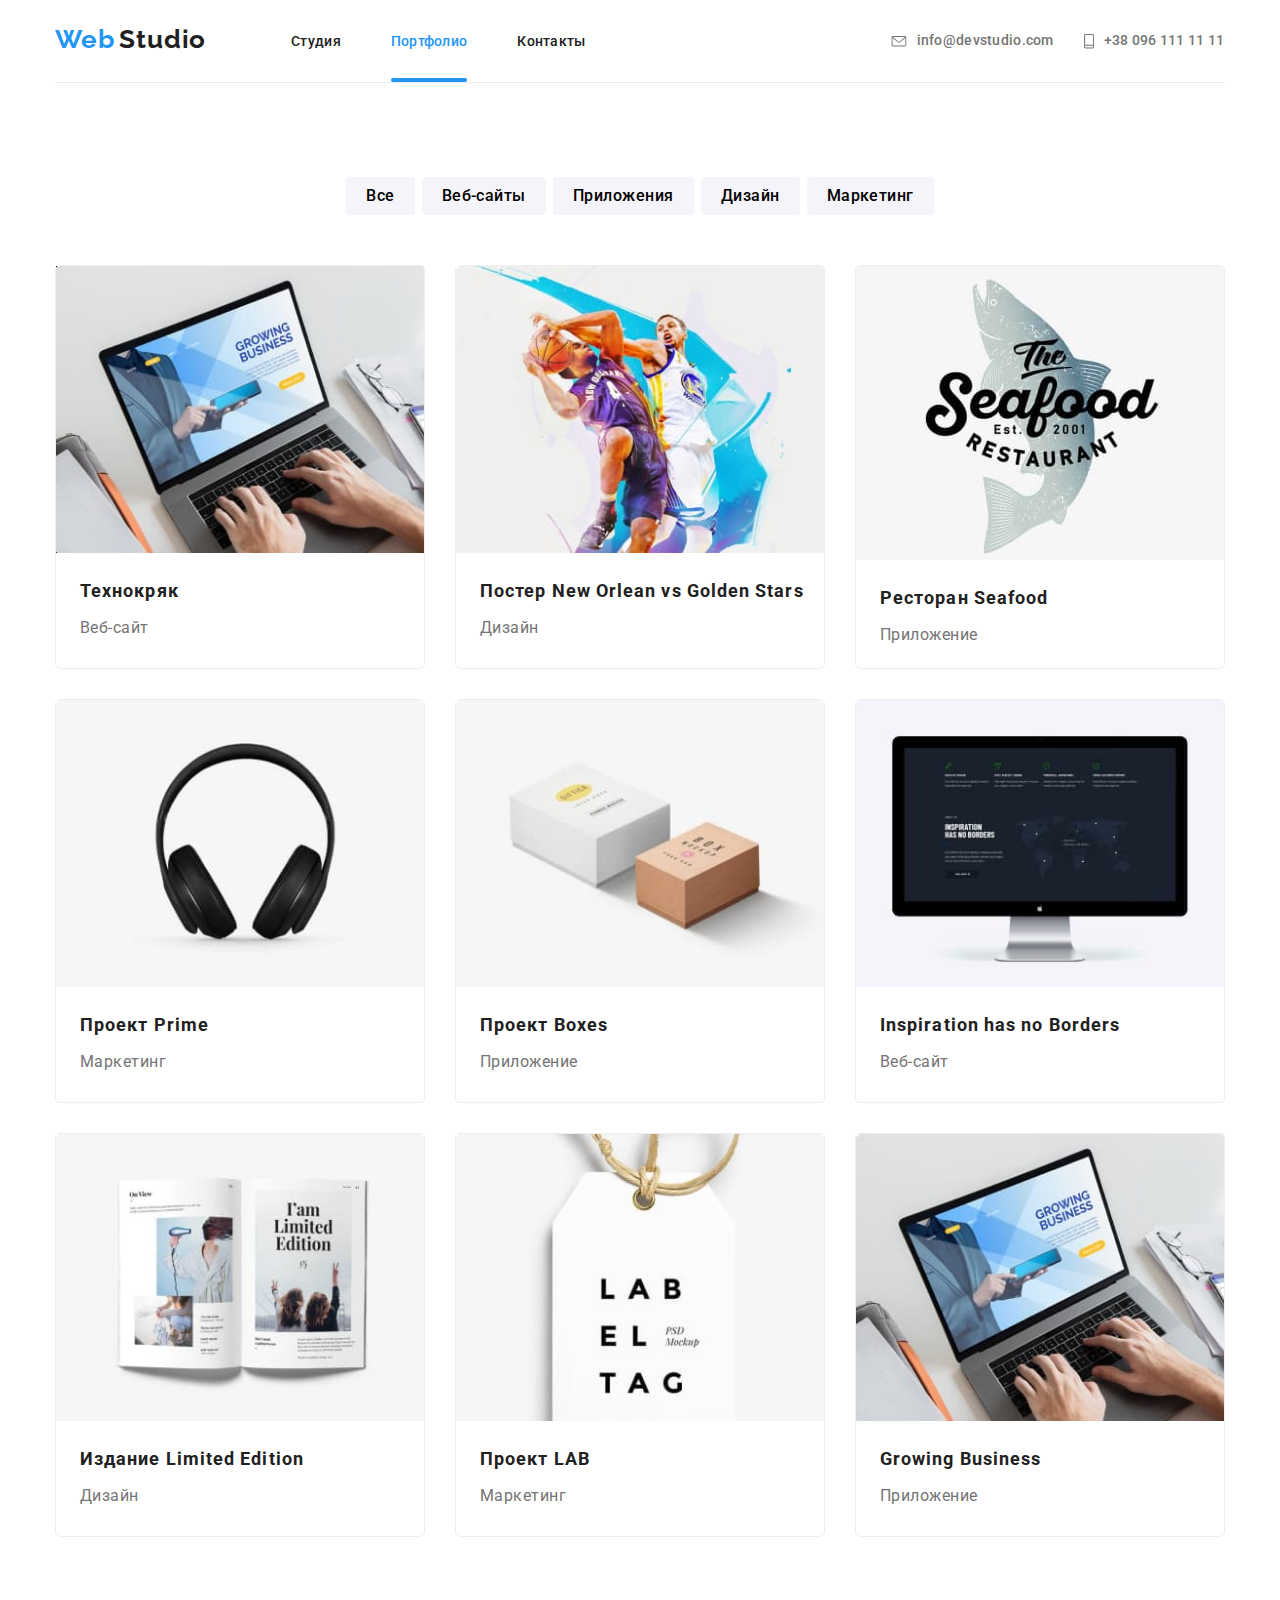
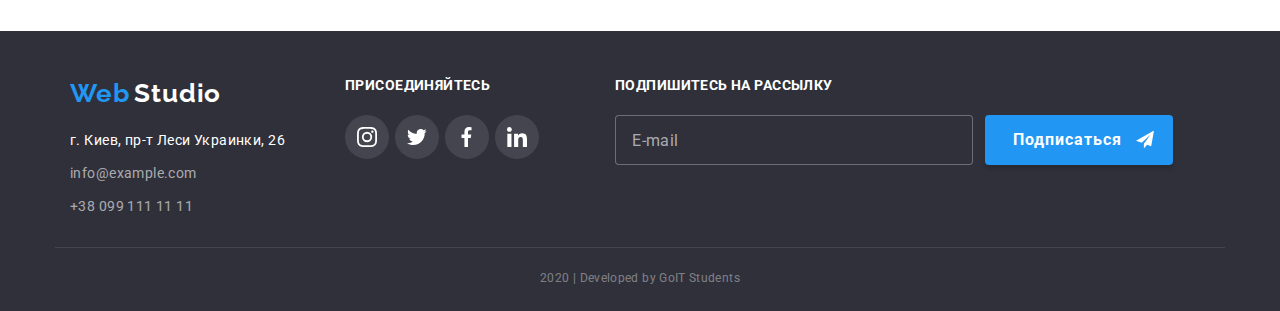
==== commit 4dd06227: "финальные доработки" ====
--- a/portfolio.html
+++ b/portfolio.html
@@ -271,8 +271,9 @@
       <div class="container">
         <div class="flex-footer">
           <div class="footer-element">
-            <a href="">
-              <span class="accent2">Web</span> <span class="logo2">Studio</span>
+            <a class="logotype2" href="">
+              <span class="accent-text">Web</span>
+              <span class="regular-text2">Studio</span>
             </a>
             <address>
               <p class="adress-footer">г. Киев, пр-т Леси Украинки, 26</p>
--- a/css/main.min.css
+++ b/css/main.min.css
@@ -1,2 +1,2 @@
-html{-webkit-box-sizing:border-box;box-sizing:border-box}*,*::before,*::after{margin:0;padding:0;-webkit-box-sizing:inherit;box-sizing:inherit}a{text-decoration:none;margin:0px;padding:0px}li{list-style-type:none;margin:0px;padding:0px}.container{width:1200px;padding-left:15px;padding-right:15px;margin-left:auto;margin-right:auto}.site-nav{display:-webkit-box;display:-ms-flexbox;display:flex}.logotype{display:block;padding-top:24px;padding-bottom:25px}.accent-text,.regular-text{font-family:"Raleway",sans-serif;font-style:normal;font-weight:bold;font-size:26px;line-height:1.19;letter-spacing:0.03em}.accent-text{color:#2196f3}.regular-text{color:#212121}.main-navigation{display:-webkit-box;display:-ms-flexbox;display:flex;margin-left:85px}.main-navigation li a{color:#212121;font-family:"Roboto",sans-serif;font-style:normal;font-weight:500;font-size:14px;line-height:1.14;letter-spacing:0.02em}.nav1{padding-top:32px;padding-bottom:32px;-webkit-transition-property:color;transition-property:color;-webkit-transition-duration:250ms;transition-duration:250ms;-webkit-transition-timing-function:cubic-bezier(0.4, 0, 0.2, 1);transition-timing-function:cubic-bezier(0.4, 0, 0.2, 1);position:relative}.nav1-url:hover,.nav1-url:focus{color:#2196f3}.main-navigation .nav1-url+.nav1-url{margin-left:50px}.link-current{color:#2196f3}.link-current::after{content:"";display:block;width:100%;height:4px;background:#2196f3;border-radius:2px;position:absolute;left:0;bottom:0}.link-current:hover,.link-current:focus{color:#2196f3}.main-navigation .link-current{color:#2196f3}.mail{display:-webkit-box;display:-ms-flexbox;display:flex;-webkit-box-align:center;-ms-flex-align:center;align-items:center;padding-top:32px;padding-bottom:32px;margin-left:305px}.mail .mail1+.mail1{margin-left:30px}.icon-flex{display:-webkit-box;display:-ms-flexbox;display:flex;-webkit-box-align:center;-ms-flex-align:center;align-items:center;-webkit-transition-property:fill;transition-property:fill;-webkit-transition-duration:250ms;transition-duration:250ms;-webkit-transition-timing-function:cubic-bezier(0.4, 0, 0.2, 1);transition-timing-function:cubic-bezier(0.4, 0, 0.2, 1)}.icon-flex:hover,.icon-flex:focus{fill:#2196f3;color:#2196f3}.mail li a{color:#757575;font-family:"Roboto",sans-serif;font-style:normal;font-weight:500;font-size:14px;line-height:1.14;letter-spacing:0.02em;-webkit-transition-property:color;transition-property:color;-webkit-transition-duration:250ms;transition-duration:250ms;-webkit-transition-timing-function:cubic-bezier(0.4, 0, 0.2, 1);transition-timing-function:cubic-bezier(0.4, 0, 0.2, 1)}.mail1-icon,.mail1-icon2{margin-right:10px;fill:#757575;-webkit-transition-property:fill;transition-property:fill;-webkit-transition-duration:250ms;transition-duration:250ms;-webkit-transition-timing-function:cubic-bezier(0.4, 0, 0.2, 1);transition-timing-function:cubic-bezier(0.4, 0, 0.2, 1);fill:currentColor}.mail1-icon{width:16px;height:11px}.mail1-icon2{width:10px;height:15px}.hero{color:#fff;font-family:"Roboto",sans-serif;font-style:normal;font-weight:900;font-size:44px;line-height:1.36;letter-spacing:0.06em;text-transform:uppercase;width:646px}.hero-order{padding-top:200px;margin:auto;text-align:center;-webkit-box-align:center;-ms-flex-align:center;align-items:center;display:-webkit-box;display:-ms-flexbox;display:flex;-webkit-box-orient:vertical;-webkit-box-direction:normal;-ms-flex-direction:column;flex-direction:column;background-position:center;background-repeat:no-repeat;background-size:cover;height:600px;max-width:1600px;background-image:-webkit-gradient(linear, left top, right top, from(rgba(47,48,58,0.8)), to(rgba(47,48,58,0.8))),url(../jpg/hero.jpg);background-image:linear-gradient(to right, rgba(47,48,58,0.8), rgba(47,48,58,0.8)),url(../jpg/hero.jpg)}.order-service{color:#fff;background-color:#2196f3;font-family:"Roboto",sans-serif;font-style:normal;font-weight:bold;font-size:16px;line-height:1.87;display:-webkit-box;display:-ms-flexbox;display:flex;letter-spacing:0.06em;display:inline-block;text-decoration:none;border:1px solid transparent;border-radius:4px;min-width:200px;height:50px;margin-top:45px;padding-top:10px;padding-bottom:10px;padding-right:32px;padding-left:32px;cursor:pointer}.benefits-head{color:#212121;font-family:"Roboto",sans-serif;font-style:normal;font-weight:bold;font-size:14px;line-height:16px;letter-spacing:0.03em;text-transform:uppercase;margin-top:30px;margin-bottom:10px}.benefits{display:-webkit-box;display:-ms-flexbox;display:flex;-ms-flex-wrap:wrap;flex-wrap:wrap;padding-top:94px;padding-bottom:94px;width:1200px;border-bottom:1px solid #ececec}.benefits .benefits-element{height:251px;width:270px}.benefits .benefits-element+.benefits-element{margin-left:30px}.benefits-descr{color:#757575;font-weight:normal;font-size:14px;line-height:1.71;letter-spacing:0.03em;margin-top:0px;margin-bottom:0px}.picture-background{display:inline-block;text-decoration:none;width:270px;height:120px;padding-top:25px;padding-bottom:25px;padding-left:100px;padding-right:100px;background-color:#f5f4fa}.antenna,.clock,.monitor,.cosmonaut{width:70px;height:70px}.directions{padding-top:94px;padding-bottom:94px}.head-2-descr{color:#212121;font-family:"Roboto",sans-serif;font-style:normal;font-weight:bold;font-size:36px;line-height:1.17;text-align:center;letter-spacing:0.03em;margin-bottom:50px}.work{display:-webkit-box;display:-ms-flexbox;display:flex;-webkit-box-pack:justify;-ms-flex-pack:justify;justify-content:space-between}.work-head{color:#fff;background-color:rgba(47,48,58,0.8);font-family:"Roboto",sans-serif;font-style:normal;font-weight:bold;font-size:14px;line-height:1.14;letter-spacing:0.03em;text-transform:uppercase;display:inline-block;text-decoration:none;text-align:center;width:370px;margin:0px;vertical-align:middle;padding-top:27px;padding-bottom:27px;position:absolute;left:0;bottom:0}.work-element{position:relative}.work .work-element+.work-element{margin-left:30px}.image-work{display:block}.our-team{padding-top:94px;padding-bottom:94px;background-color:#f5f4fa}.team{display:-webkit-box;display:-ms-flexbox;display:flex;-webkit-box-pack:justify;-ms-flex-pack:justify;justify-content:space-between}.team .team-element{height:417px;width:270px;background-color:#ffffff;border-bottom-right-radius:4px;border-bottom-left-radius:4px;-webkit-box-shadow:0px 2px 1px rgba(0,0,0,0.2),0px 1px 1px rgba(0,0,0,0.14),0px 1px 3px rgba(0,0,0,0.12);box-shadow:0px 2px 1px rgba(0,0,0,0.2),0px 1px 1px rgba(0,0,0,0.14),0px 1px 3px rgba(0,0,0,0.12);margin-top:0px;margin-bottom:0px}.team .team-element+.team-element{margin-left:30px}.name{color:#212121;font-family:"Roboto",sans-serif;font-style:normal;font-weight:500;font-size:16px;line-height:1.19;letter-spacing:0.03em;padding-top:30px;padding-bottom:10px;margin:0px}.job{color:#757575;font-family:"Roboto",sans-serif;font-style:normal;font-weight:normal;font-size:16px;line-height:1.19;letter-spacing:0.03em;padding-bottom:30px;margin:0px}.h2{margin-bottom:0px;margin-top:0px}.name-job{display:inline-block;text-decoration:none;text-align:center;width:273px;height:105px}.icons{display:-webkit-box;display:-ms-flexbox;display:flex;-ms-flex-wrap:wrap;flex-wrap:wrap;margin-left:32px;margin-right:31px}.icons .icons-element+.icons-element{margin-left:10px}.icons-element-url{display:-webkit-box;display:-ms-flexbox;display:flex;-webkit-box-pack:center;-ms-flex-pack:center;justify-content:center;-webkit-box-align:center;-ms-flex-align:center;align-items:center}.icon-svg{width:44px;height:44px;border-radius:50%;fill:#afb1b8;-webkit-transition-property:background-color, fill;transition-property:background-color, fill;-webkit-transition-duration:250ms;transition-duration:250ms;-webkit-transition-timing-function:cubic-bezier(0.4, 0, 0.2, 1);transition-timing-function:cubic-bezier(0.4, 0, 0.2, 1)}.icon-svg:hover,.icon-svg:focus{background-color:#2196f3;fill:#ffffff}.comapanies{display:-webkit-box;display:-ms-flexbox;display:flex;-ms-flex-wrap:wrap;flex-wrap:wrap}.comapanies .comapanies-example+.comapanies-example{margin-left:30px}.companies-hover{display:inline-block;width:170px;height:90px;border:1px solid #afb1b8;border-radius:4px;display:-webkit-box;display:-ms-flexbox;display:flex;-webkit-box-pack:center;-ms-flex-pack:center;justify-content:center;-webkit-box-align:center;-ms-flex-align:center;align-items:center;-webkit-transition-property:border, border-radius;transition-property:border, border-radius;-webkit-transition-duration:250ms;transition-duration:250ms;-webkit-transition-timing-function:cubic-bezier(0.4, 0, 0.2, 1);transition-timing-function:cubic-bezier(0.4, 0, 0.2, 1);fill:#afb1b8}.companies-hover:hover,.companies-hover:focus{border:1px solid #2196f3;border-radius:4px;fill:#2196f3}.clients{padding-top:94px;padding-bottom:94px}.icon-companies,.icon-companies2{-webkit-transition-property:fill;transition-property:fill;-webkit-transition-duration:250ms;transition-duration:250ms;-webkit-transition-timing-function:cubic-bezier(0.4, 0, 0.2, 1);transition-timing-function:cubic-bezier(0.4, 0, 0.2, 1);fill:#afb1b8}.icon-companies{width:50px;height:50px}.icon-companies2{width:70px;height:50px}.flex-footer{display:-webkit-box;display:-ms-flexbox;display:flex;padding-top:47px;padding-bottom:28px;padding-left:15px;padding-right:15px;border-bottom:1px solid rgba(255,255,255,0.1)}.flex-footer .footer-element+.footer-element{margin-left:60px}.social-icon-footer{display:-webkit-box;display:-ms-flexbox;display:flex;-ms-flex-wrap:wrap;flex-wrap:wrap}.social-icon-footer .social-element{height:20px;width:20px}.social-icon-footer .social-element+.social-element{margin-left:30px}.social-element-url{width:44px;height:44px;border-radius:50px;display:-webkit-box;display:-ms-flexbox;display:flex;-webkit-box-pack:center;-ms-flex-pack:center;justify-content:center;-webkit-box-align:center;-ms-flex-align:center;align-items:center;background-color:rgba(255,255,255,0.6);-webkit-transition-property:background-color;transition-property:background-color;-webkit-transition-duration:250ms;transition-duration:250ms;-webkit-transition-timing-function:cubic-bezier(0.4, 0, 0.2, 1);transition-timing-function:cubic-bezier(0.4, 0, 0.2, 1)}.social-element-url:hover,.social-element-url:focus{background-color:#2196f3}.logo2,.accent2{font-family:Raleway;font-style:normal;font-weight:bold;font-size:22px;line-height:1.18;letter-spacing:0.03em}.logo2{color:#fff}.accent2{color:#2196f3}.footer-class{background-color:#2f303a}.adress-footer,.mail-footer,.number-footer{font-family:"Roboto",sans-serif;font-style:normal;font-weight:normal;font-size:14px;line-height:1.71;letter-spacing:0.03em}.adress-footer{color:#fff;margin-top:10px}.mail-footer{color:rgba(255,255,255,0.6);margin-top:9px}.number-footer{color:rgba(255,255,255,0.6);margin-top:9px}.icon-footer2{width:20px;height:20px}.join{color:#fff;font-family:"Roboto",sans-serif;font-style:normal;font-weight:bold;font-size:14px;line-height:1.14;letter-spacing:0.03em;text-transform:uppercase;margin-bottom:21px}.developed{font-family:"Roboto",sans-serif;font-style:normal;font-weight:normal;font-size:12px;line-height:2;letter-spacing:0.03em;color:rgba(255,255,255,0.4);display:block;text-align:center;padding-top:18px;padding-bottom:21px;-webkit-box-align:center;-ms-flex-align:center;align-items:center}.sub-header{color:#fff;font-family:"Roboto",sans-serif;font-style:normal;font-weight:bold;font-size:14px;line-height:1.14;letter-spacing:0.03em;text-transform:uppercase;margin-bottom:21px}.footer-element2{margin-left:100px}.footer-svg-send{position:relative;width:18px;height:18px;bottom:0;-webkit-transform:translate(50%, 20%);transform:translate(50%, 20%)}.form-footer{display:-webkit-box;display:-ms-flexbox;display:flex}.submit-footer{position:absolute;background-color:#2196f3;padding-top:10px;padding-bottom:10px;padding-left:28px;padding-right:28px;font-family:"Roboto",sans-serif;font-style:normal;font-weight:bold;font-size:16px;line-height:30px;-webkit-box-align:center;-ms-flex-align:center;align-items:center;text-align:center;letter-spacing:0.06em;color:#fff;margin-left:12px;border-radius:4px;-webkit-box-shadow:0px 4px 4px rgba(0,0,0,0.15);box-shadow:0px 4px 4px rgba(0,0,0,0.15);position:relative;cursor:pointer;border:none}.input-footer{background-color:#2f303a;border:1px solid rgba(255,255,255,0.3);width:358px;height:50px;padding-left:16px;border-radius:4px;color:rgba(255,255,255,0.6)}::-webkit-input-placeholder{font-family:"Roboto",sans-serif;font-style:normal;font-weight:normal;font-size:16px;line-height:20px;letter-spacing:0.03em;color:rgba(255,255,255,0.6)}
+.main-navigation li a,.mail li a,.hero,.order-service,.benefits-head,.benefits-descr,.head-2-descr,.work-head,.name,.job,.adress-footer,.mail-footer,.number-footer,.join,.developed,.sub-header,.submit-footer,::-webkit-input-placeholder,.modal-slogan,.form-label,.form-label2,.form-label3,.contract,.confirm,.submit-modal,.button-element-button,.second-header,.filtrs,.desc-for-header,.slide::after{font-family:"Roboto",sans-serif;font-style:normal}html{-webkit-box-sizing:border-box;box-sizing:border-box}*,*::before,*::after{margin:0;padding:0;-webkit-box-sizing:inherit;box-sizing:inherit}a{text-decoration:none;margin:0px;padding:0px}li{list-style-type:none;margin:0px;padding:0px}.container{width:1200px;padding-left:15px;padding-right:15px;margin-left:auto;margin-right:auto}.site-nav{display:-webkit-box;display:-ms-flexbox;display:flex}.logotype{display:block;padding-top:24px;padding-bottom:25px}.accent-text{font-weight:bold;font-size:26px;line-height:1.19;letter-spacing:0.03em;font-family:"Raleway",sans-serif;font-style:normal;color:#2196f3}.regular-text{font-weight:bold;font-size:26px;line-height:1.19;letter-spacing:0.03em;font-family:"Raleway",sans-serif;font-style:normal;color:#212121}.main-navigation{display:-webkit-box;display:-ms-flexbox;display:flex;margin-left:85px}.main-navigation li a{color:#212121;font-weight:500;font-size:14px;line-height:1.14;letter-spacing:0.02em}.nav1{padding-top:32px;padding-bottom:32px;-webkit-transition-property:color;transition-property:color;-webkit-transition-duration:250ms;transition-duration:250ms;-webkit-transition-timing-function:cubic-bezier(0.4, 0, 0.2, 1);transition-timing-function:cubic-bezier(0.4, 0, 0.2, 1);position:relative}.main-navigation .nav1+.nav1{margin-left:50px}.nav1-url:hover,.nav1-url:focus{color:#2196f3}.link-current{color:#2196f3}.link-current::after{content:"";display:block;width:100%;height:4px;background:#2196f3;border-radius:2px;position:absolute;left:0;bottom:0}.link-current:hover,.link-current:focus{color:#2196f3}.main-navigation .link-current{color:#2196f3}.mail{display:-webkit-box;display:-ms-flexbox;display:flex;-webkit-box-align:center;-ms-flex-align:center;align-items:center;padding-top:32px;padding-bottom:32px;margin-left:305px}.mail .mail1+.mail1{margin-left:30px}.icon-flex{display:-webkit-box;display:-ms-flexbox;display:flex;-webkit-box-align:center;-ms-flex-align:center;align-items:center;-webkit-transition-property:fill;transition-property:fill;-webkit-transition-duration:250ms;transition-duration:250ms;-webkit-transition-timing-function:cubic-bezier(0.4, 0, 0.2, 1);transition-timing-function:cubic-bezier(0.4, 0, 0.2, 1)}.icon-flex:hover,.icon-flex:focus{fill:#2196f3;color:#2196f3}.mail li a{color:#757575;font-weight:500;font-size:14px;line-height:1.14;letter-spacing:0.02em;-webkit-transition-property:color;transition-property:color;-webkit-transition-duration:250ms;transition-duration:250ms;-webkit-transition-timing-function:cubic-bezier(0.4, 0, 0.2, 1);transition-timing-function:cubic-bezier(0.4, 0, 0.2, 1)}.mail1-icon,.mail1-icon2{margin-right:10px;fill:#757575;-webkit-transition-property:fill;transition-property:fill;-webkit-transition-duration:250ms;transition-duration:250ms;-webkit-transition-timing-function:cubic-bezier(0.4, 0, 0.2, 1);transition-timing-function:cubic-bezier(0.4, 0, 0.2, 1);fill:currentColor}.mail1-icon{width:16px;height:11px}.mail1-icon2{width:10px;height:15px}.hero{color:#fff;font-weight:900;font-size:44px;line-height:1.36;letter-spacing:0.06em;text-transform:uppercase;width:646px}.hero-order{padding-top:200px;margin:auto;text-align:center;-webkit-box-align:center;-ms-flex-align:center;align-items:center;display:-webkit-box;display:-ms-flexbox;display:flex;-webkit-box-orient:vertical;-webkit-box-direction:normal;-ms-flex-direction:column;flex-direction:column;background-position:center;background-repeat:no-repeat;background-size:cover;height:600px;max-width:1600px;background-image:-webkit-gradient(linear, left top, right top, from(rgba(47,48,58,0.8)), to(rgba(47,48,58,0.8))),url(../jpg/hero.jpg);background-image:linear-gradient(to right, rgba(47,48,58,0.8), rgba(47,48,58,0.8)),url(../jpg/hero.jpg)}.order-service{color:#fff;background-color:#2196f3;font-weight:bold;font-size:16px;line-height:1.87;display:-webkit-box;display:-ms-flexbox;display:flex;letter-spacing:0.06em;display:inline-block;text-decoration:none;border:1px solid transparent;border-radius:4px;min-width:200px;height:50px;margin-top:45px;padding-top:10px;padding-bottom:10px;padding-right:32px;padding-left:32px;cursor:pointer}.benefits-head{color:#212121;font-weight:bold;font-size:14px;line-height:16px;letter-spacing:0.03em;text-transform:uppercase;margin-top:30px;margin-bottom:10px}.benefits{display:-webkit-box;display:-ms-flexbox;display:flex;-ms-flex-wrap:wrap;flex-wrap:wrap;padding-top:94px;padding-bottom:94px;width:1200px;border-bottom:1px solid #ececec}.benefits .benefits-element{height:251px;width:270px}.benefits .benefits-element+.benefits-element{margin-left:30px}.benefits-descr{color:#757575;font-weight:normal;font-size:14px;line-height:1.71;letter-spacing:0.03em;margin-top:0px;margin-bottom:0px}.picture-background{display:inline-block;text-decoration:none;width:270px;height:120px;padding-top:25px;padding-bottom:25px;padding-left:100px;padding-right:100px;background-color:#f5f4fa}.antenna,.clock,.monitor,.cosmonaut{width:70px;height:70px}.directions{padding-top:94px;padding-bottom:94px}.head-2-descr{color:#212121;font-weight:bold;font-size:36px;line-height:1.17;text-align:center;letter-spacing:0.03em;margin-bottom:50px}.work{display:-webkit-box;display:-ms-flexbox;display:flex;-webkit-box-pack:justify;-ms-flex-pack:justify;justify-content:space-between}.work-head{color:#fff;background-color:rgba(47,48,58,0.8);font-weight:bold;font-size:14px;line-height:1.14;letter-spacing:0.03em;text-transform:uppercase;display:inline-block;text-decoration:none;text-align:center;width:370px;margin:0px;vertical-align:middle;padding-top:27px;padding-bottom:27px;position:absolute;left:0;bottom:0}.work-element{position:relative}.work .work-element+.work-element{margin-left:30px}.image-work{display:block}.our-team{padding-top:94px;padding-bottom:94px;background-color:#f5f4fa}.team{display:-webkit-box;display:-ms-flexbox;display:flex;-webkit-box-pack:justify;-ms-flex-pack:justify;justify-content:space-between}.team .team-element{height:417px;width:270px;background-color:#ffffff;border-bottom-right-radius:4px;border-bottom-left-radius:4px;-webkit-box-shadow:0px 2px 1px rgba(0,0,0,0.2),0px 1px 1px rgba(0,0,0,0.14),0px 1px 3px rgba(0,0,0,0.12);box-shadow:0px 2px 1px rgba(0,0,0,0.2),0px 1px 1px rgba(0,0,0,0.14),0px 1px 3px rgba(0,0,0,0.12);margin-top:0px;margin-bottom:0px}.team .team-element+.team-element{margin-left:30px}.name{color:#212121;font-weight:500;font-size:16px;line-height:1.19;letter-spacing:0.03em;padding-top:30px;padding-bottom:10px;margin:0px}.job{color:#757575;font-weight:normal;font-size:16px;line-height:1.19;letter-spacing:0.03em;padding-bottom:30px;margin:0px}.h2{margin-bottom:0px;margin-top:0px}.name-job{display:inline-block;text-decoration:none;text-align:center;width:273px;height:105px}.icons{display:-webkit-box;display:-ms-flexbox;display:flex;-ms-flex-wrap:wrap;flex-wrap:wrap;margin-left:32px;margin-right:31px}.icons .icons-element+.icons-element{margin-left:10px}.icons-element-url{display:-webkit-box;display:-ms-flexbox;display:flex;-webkit-box-pack:center;-ms-flex-pack:center;justify-content:center;-webkit-box-align:center;-ms-flex-align:center;align-items:center}.icon-svg{width:44px;height:44px;border-radius:50%;fill:#afb1b8;-webkit-transition-property:background-color, fill;transition-property:background-color, fill;-webkit-transition-duration:250ms;transition-duration:250ms;-webkit-transition-timing-function:cubic-bezier(0.4, 0, 0.2, 1);transition-timing-function:cubic-bezier(0.4, 0, 0.2, 1)}.icon-svg:hover,.icon-svg:focus{background-color:#2196f3;fill:#ffffff}.comapanies{display:-webkit-box;display:-ms-flexbox;display:flex;-ms-flex-wrap:wrap;flex-wrap:wrap}.comapanies .comapanies-example+.comapanies-example{margin-left:30px}.companies-hover{display:inline-block;width:170px;height:90px;border:1px solid #afb1b8;border-radius:4px;display:-webkit-box;display:-ms-flexbox;display:flex;-webkit-box-pack:center;-ms-flex-pack:center;justify-content:center;-webkit-box-align:center;-ms-flex-align:center;align-items:center;-webkit-transition-property:border, border-radius;transition-property:border, border-radius;-webkit-transition-duration:250ms;transition-duration:250ms;-webkit-transition-timing-function:cubic-bezier(0.4, 0, 0.2, 1);transition-timing-function:cubic-bezier(0.4, 0, 0.2, 1);fill:#afb1b8}.companies-hover:hover,.companies-hover:focus{border:1px solid #2196f3;border-radius:4px;fill:#2196f3}.clients{padding-top:94px;padding-bottom:94px}.icon-companies,.icon-companies2{-webkit-transition-property:fill;transition-property:fill;-webkit-transition-duration:250ms;transition-duration:250ms;-webkit-transition-timing-function:cubic-bezier(0.4, 0, 0.2, 1);transition-timing-function:cubic-bezier(0.4, 0, 0.2, 1);fill:#afb1b8}.icon-companies{width:50px;height:50px}.icon-companies:hover,.icon-companies:focus{fill:#2196f3}.icon-companies2{width:70px;height:50px}.icon-companies2:hover,.icon-companies2:focus{fill:#2196f3}.flex-footer{display:-webkit-box;display:-ms-flexbox;display:flex;padding-top:47px;padding-bottom:28px;padding-left:15px;padding-right:15px;border-bottom:1px solid rgba(255,255,255,0.1)}.flex-footer .footer-element+.footer-element{margin-left:60px}.social-icon-footer{display:-webkit-box;display:-ms-flexbox;display:flex;-ms-flex-wrap:wrap;flex-wrap:wrap}.social-icon-footer .social-element{height:20px;width:20px}.social-icon-footer .social-element+.social-element{margin-left:30px}.social-element-url{width:44px;height:44px;border-radius:50px;display:-webkit-box;display:-ms-flexbox;display:flex;-webkit-box-pack:center;-ms-flex-pack:center;justify-content:center;-webkit-box-align:center;-ms-flex-align:center;align-items:center;-webkit-transition-property:background-color;transition-property:background-color;-webkit-transition-duration:250ms;transition-duration:250ms;-webkit-transition-timing-function:cubic-bezier(0.4, 0, 0.2, 1);transition-timing-function:cubic-bezier(0.4, 0, 0.2, 1);background-color:rgba(255,255,255,0.1)}.social-element-url:hover,.social-element-url:focus{background-color:#2196f3}.logotype2{display:block;padding-bottom:20px}.regular-text2{font-weight:bold;font-size:26px;line-height:1.19;letter-spacing:0.03em;font-family:"Raleway",sans-serif;font-style:normal;color:#fff}.footer-class{background-color:#2f303a}.adress-footer,.mail-footer,.number-footer{font-weight:normal;font-size:14px;line-height:1.71;letter-spacing:0.03em}.adress-footer{color:#fff}.mail-footer{color:rgba(255,255,255,0.6);margin-top:9px}.number-footer{color:rgba(255,255,255,0.6);margin-top:9px}.icon-footer2{width:20px;height:20px}.join{color:#fff;font-weight:bold;font-size:14px;line-height:1.14;letter-spacing:0.03em;text-transform:uppercase;margin-bottom:21px}.developed{font-weight:normal;font-size:12px;line-height:2;letter-spacing:0.03em;color:rgba(255,255,255,0.4);display:block;text-align:center;padding-top:18px;padding-bottom:21px;-webkit-box-align:center;-ms-flex-align:center;align-items:center}.sub-header{color:#fff;font-weight:bold;font-size:14px;line-height:1.14;letter-spacing:0.03em;text-transform:uppercase;margin-bottom:21px}.footer-element2{margin-left:100px}.footer-svg-send{position:relative;width:18px;height:18px;bottom:0;-webkit-transform:translate(50%, 20%);transform:translate(50%, 20%);fill:#fff}.form-footer{display:-webkit-box;display:-ms-flexbox;display:flex}.submit-footer{position:absolute;background-color:#2196f3;padding-top:10px;padding-bottom:10px;padding-left:28px;padding-right:28px;font-weight:bold;font-size:16px;line-height:30px;-webkit-box-align:center;-ms-flex-align:center;align-items:center;text-align:center;letter-spacing:0.06em;color:#fff;margin-left:12px;border-radius:4px;-webkit-box-shadow:0px 4px 4px rgba(0,0,0,0.15);box-shadow:0px 4px 4px rgba(0,0,0,0.15);position:relative;cursor:pointer;border:none}.input-footer{background-color:#2f303a;border:1px solid rgba(255,255,255,0.3);width:358px;height:50px;padding-left:16px;border-radius:4px;color:rgba(255,255,255,0.6)}::-webkit-input-placeholder{font-weight:normal;font-size:16px;line-height:20px;letter-spacing:0.03em;color:rgba(255,255,255,0.6)}.backdrop.is-hidden{opacity:0;pointer-events:none}.backdrop{position:fixed;z-index:1;top:0;left:0;width:100%;height:100%;visibility:visible;opacity:1;background:rgba(0,0,0,0.2);-webkit-transition:opacity 250ms cubic-bezier(0.4, 0, 0.2, 1);transition:opacity 250ms cubic-bezier(0.4, 0, 0.2, 1)}.is-hidden .modal{-webkit-transform:translate(-50%, -50%) scale(0.7);transform:translate(-50%, -50%) scale(0.7)}.modal-slogan{font-weight:bold;font-size:20px;line-height:23px;letter-spacing:0.03em;color:#212121;margin-bottom:30px}.modal{position:absolute;top:50%;left:50%;-webkit-transform:translate(-50%, -50%);transform:translate(-50%, -50%);width:528px;min-height:581px;background-color:#fff;padding:40px}.form-field{position:relative;margin-bottom:30px}.form-label,.form-label2{position:absolute;font-weight:normal;font-size:14px;line-height:16px;letter-spacing:0.01em;color:#757575;-webkit-transition:color 250ms cubic-bezier(0.4, 0, 0.2, 1),-webkit-transform 250ms cubic-bezier(0.4, 0, 0.2, 1);transition:color 250ms cubic-bezier(0.4, 0, 0.2, 1),-webkit-transform 250ms cubic-bezier(0.4, 0, 0.2, 1);transition:transform 250ms cubic-bezier(0.4, 0, 0.2, 1),color 250ms cubic-bezier(0.4, 0, 0.2, 1);transition:transform 250ms cubic-bezier(0.4, 0, 0.2, 1),color 250ms cubic-bezier(0.4, 0, 0.2, 1),-webkit-transform 250ms cubic-bezier(0.4, 0, 0.2, 1)}.form-label{top:50%;left:40px;-webkit-transform:translateY(-50%);transform:translateY(-50%)}.form-label2{top:12px;left:16px}.form-label3{display:-webkit-box;display:-ms-flexbox;display:flex;font-weight:normal;font-size:14px;line-height:16px;letter-spacing:0.01em;cursor:pointer;color:#757575;-webkit-box-align:center;-ms-flex-align:center;align-items:center}.form-input{width:100%;margin:0;padding:10px 20px;padding-left:40px;font:inherit;border-radius:3px;border:1px solid rgba(33,33,33,0.2)}.form-input:focus{border-radius:3px;border:1px solid #2196f3;outline:none}.comment2:focus+.form-label2,.comment2:not(:placeholder-shown)+.form-label2{color:#2196f3;-webkit-transform:translate(-15px, -30px);transform:translate(-15px, -30px)}.comment2:focus,.comment2:not(:placeholder-shown){border-color:#2196f3;outline:none}.comment2{width:100%;resize:none;padding:12px 0 0 16px;white-space:nowrap;border:1px solid rgba(33,33,33,0.2);border-radius:4px;-webkit-transition:color 250ms cubic-bezier(0.4, 0, 0.2, 1),-webkit-transform 250ms cubic-bezier(0.4, 0, 0.2, 1);transition:color 250ms cubic-bezier(0.4, 0, 0.2, 1),-webkit-transform 250ms cubic-bezier(0.4, 0, 0.2, 1);transition:transform 250ms cubic-bezier(0.4, 0, 0.2, 1),color 250ms cubic-bezier(0.4, 0, 0.2, 1);transition:transform 250ms cubic-bezier(0.4, 0, 0.2, 1),color 250ms cubic-bezier(0.4, 0, 0.2, 1),-webkit-transform 250ms cubic-bezier(0.4, 0, 0.2, 1)}.form-input:focus+.form-label,.form-input:not(:placeholder-shown)+.form-label{color:#2196f3;-webkit-transform:translate(-23px, -40px);transform:translate(-23px, -40px)}.icon-modal{position:absolute;top:50%;left:10px;-webkit-transform:translateY(-50%);transform:translateY(-50%);display:inline-block;width:18px;height:18px}.form-input:focus ~ .icon-modal{fill:#2196f3}.checkbox{-webkit-appearance:none;-moz-appearance:none;position:absolute;width:1px;height:1px;margin:-1px;border:0px;padding:0px;clip:rect(0 0 0 0);overflow:hidden}.checkbox:checked+.icon-checkbox{background-color:#2196f3;background-image:url(../svg/icon-check.svg);background-size:cover;border-radius:2px;border-color:#2196f3}.icon-checkbox{display:inline-block;width:15px;height:15px;border-radius:2px;margin-right:8px;border:2px solid #212121;background-color:#fff;-webkit-transition:250ms cubic-bezier(0.4, 0, 0.2, 1);transition:250ms cubic-bezier(0.4, 0, 0.2, 1)}.contract,.confirm{font-weight:normal;font-size:14px;line-height:24px;letter-spacing:0.03em;display:block;margin-left:5px;text-align:right}.contract{text-decoration:underline;color:#2196f3}.confirm{color:#757575}.submit-modal{font-weight:bold;font-size:16px;line-height:30px;letter-spacing:0.06em;color:#fff;background:#188ce8;-webkit-box-shadow:0px 4px 4px rgba(0,0,0,0.15);box-shadow:0px 4px 4px rgba(0,0,0,0.15);border-radius:4px;width:200px;height:50px;padding:0;cursor:pointer;border:none}.modal-button{margin-top:31px;text-align:center;-webkit-box-align:center;-ms-flex-align:center;align-items:center;padding:0px}.icon-close-button{position:absolute;top:-10px;right:-10px;width:30px;height:30px;padding:0;border:0;border-radius:50%;background-color:#ffffff;-webkit-box-shadow:0px 2px 1px rgba(0,0,0,0.2),0px 1px 1px rgba(0,0,0,0.14),0px 1px 3px rgba(0,0,0,0.12);box-shadow:0px 2px 1px rgba(0,0,0,0.2),0px 1px 1px rgba(0,0,0,0.14),0px 1px 3px rgba(0,0,0,0.12);cursor:pointer}.icon-close{width:11px;height:11px;position:absolute;top:50%;left:50%;-webkit-transform:translate(-50%, -50%);transform:translate(-50%, -50%)}.button-flex{display:-webkit-box;display:-ms-flexbox;display:flex;-webkit-box-pack:center;-ms-flex-pack:center;justify-content:center;padding-top:94px;padding-bottom:50px;border-top:1px solid #ececec}.button-flex .button-element+.button-element{margin-left:7px;padding-bottom:0px;padding-top:0px;padding-right:0px;padding-left:0px}.examples{display:block}.button-element-button{background:#f5f4fa;border-radius:4px;border:transparent;padding-top:6px;padding-bottom:6px;padding-right:20px;padding-left:20px;font-weight:500;font-size:16px;line-height:1.63;text-align:center;letter-spacing:0.03em;-webkit-transition-property:color, background-color;transition-property:color, background-color;-webkit-transition-duration:250ms;transition-duration:250ms;-webkit-transition-timing-function:cubic-bezier(0.4, 0, 0.2, 1);transition-timing-function:cubic-bezier(0.4, 0, 0.2, 1)}.button-element-button:hover,.button-element-button:focus{background-color:#2196f3;color:#ffff;cursor:pointer}.second-header{font-weight:bold;font-size:18px;line-height:2;letter-spacing:0.06em;color:#212121;margin-top:20px;margin-bottom:4px;padding:0px;margin-left:24px}.filtrs{font-weight:normal;font-size:16px;line-height:1.87;letter-spacing:0.03em;color:#757575;margin-left:24px}.desc-for-header{font-weight:normal;font-size:18px;line-height:1.56;letter-spacing:0.03em;color:#fff}.projects{display:-webkit-box;display:-ms-flexbox;display:flex;-ms-flex-wrap:wrap;flex-wrap:wrap;-webkit-box-pack:justify;-ms-flex-pack:justify;justify-content:space-between;padding-bottom:94px}.projects-element{margin-left:30px;margin-top:30px;background:#ffffff;border:1px solid #eeeeee;border-radius:5px;padding-bottom:20px;-webkit-transition-property:-webkit-box-shadow;transition-property:-webkit-box-shadow;transition-property:box-shadow;transition-property:box-shadow, -webkit-box-shadow;-webkit-transition-duration:250ms;transition-duration:250ms;-webkit-transition-timing-function:cubic-bezier(0.4, 0, 0.2, 1);transition-timing-function:cubic-bezier(0.4, 0, 0.2, 1);display:inline-block;width:370px;height:404px}.projects-element:nth-child(3n+1){margin-left:0px}.projects-element:nth-child(-n+3){margin-top:0px}.projects-element:hover,.projects-element:focus{-webkit-box-shadow:1px 4px 6px rgba(0,0,0,0.16),0px 4px 4px rgba(0,0,0,0.06),0px 1px 1px rgba(0,0,0,0.12);box-shadow:1px 4px 6px rgba(0,0,0,0.16),0px 4px 4px rgba(0,0,0,0.06),0px 1px 1px rgba(0,0,0,0.12)}.slide{position:relative;overflow:hidden}.slide::after{content:"Технокряк это современная площадка распространения коронавируса. Компании используют эту платформу для цифрового шпионажа и атак на защищённые сервера конкурентов.";position:absolute;width:100%;height:100%;left:0;top:0;display:inline-block;background-color:rgba(33,150,243,0.9);opacity:0;font-weight:normal;font-size:18px;line-height:1.56;letter-spacing:0.03em;color:#fff;padding-top:63px;padding-bottom:63px;padding-left:24px;padding-right:24px;-webkit-transition-property:opacity, -webkit-transform;transition-property:opacity, -webkit-transform;transition-property:opacity, transform;transition-property:opacity, transform, -webkit-transform;-webkit-transition-duration:250ms;transition-duration:250ms;-webkit-transition-timing-function:cubic-bezier(0.4, 0, 0.2, 1);transition-timing-function:cubic-bezier(0.4, 0, 0.2, 1);-webkit-transform:translateY(100%);transform:translateY(100%)}.slide:hover::after{opacity:1;-webkit-transform:translateY(0);transform:translateY(0);cursor:pointer}
 /*# sourceMappingURL=main.min.css.map */